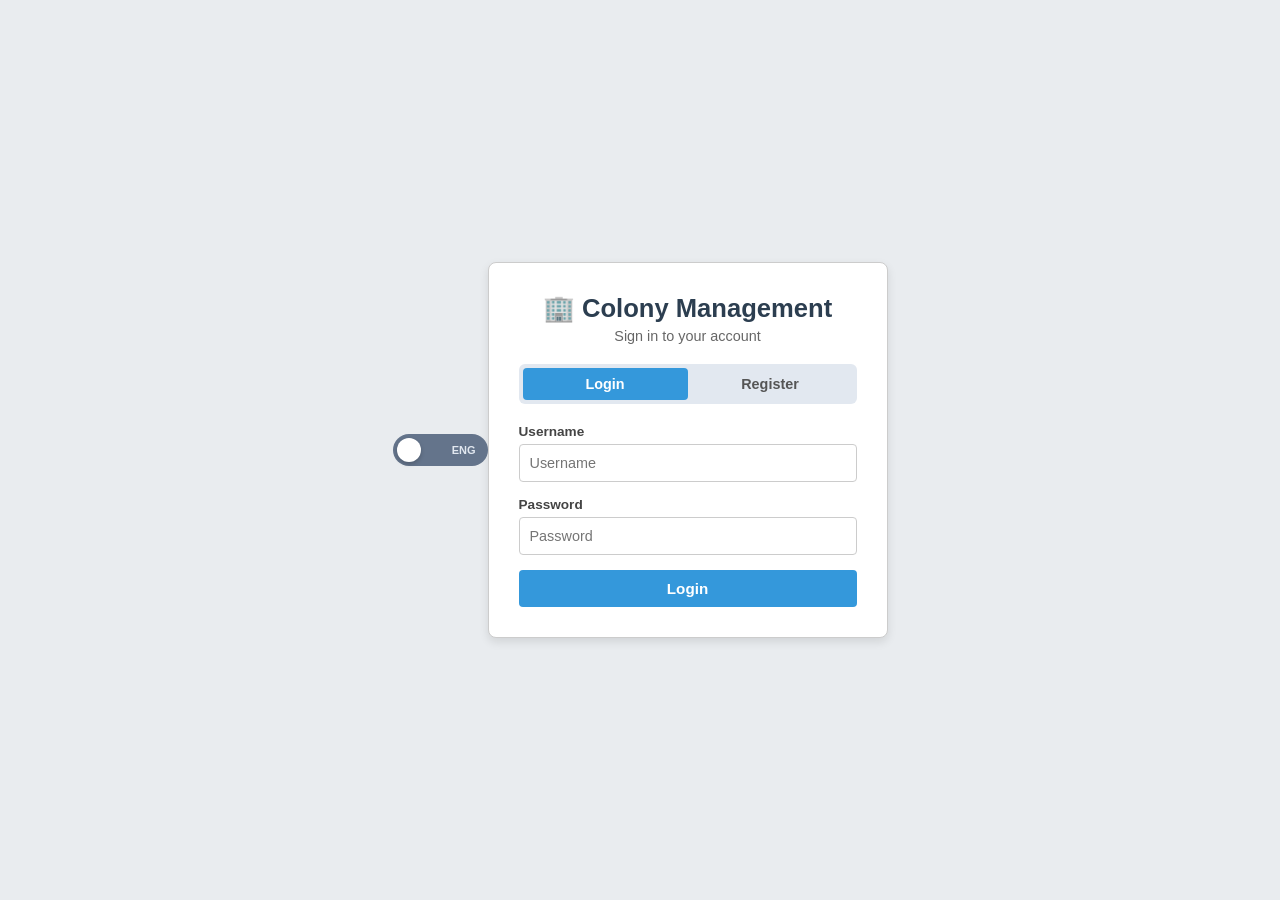
==== src/main/resources/static/index.html @ e62da4e0 "updated html for bangla translation" ====
<!DOCTYPE html>
<html lang="en">
<head>
    <meta charset="UTF-8">
    <meta name="viewport" content="width=device-width, initial-scale=1.0">
    <title>Colony Management</title>
    <link rel="stylesheet" href="css/style.css">
    <script src="js/controller/languageController.js" defer></script>
</head>

<body>
    <div id="authView" class="auth-wrapper">
        <!-- Language toggle on the auth page (top-right corner) -->
        <div class="auth-lang-toggle">
            <label class="header_toggle">
                <input type="checkbox"
                       class="lang-toggle-checkbox"
                       onchange="toggleLanguage()">
                <span class="header_slider"></span>
                <span class="header_labels" data-on="বাংলা" data-off="ENG"></span>
            </label>
        </div>

        <div class="auth-card">
            <div class="auth-brand">
                <h1>🏢 <span data-i18n="APP_TITLE">Colony Management</span></h1>
                <p data-i18n="SIGN_IN_SUBTITLE">Sign in to your account</p>
            </div>

            <div class="auth-tabs">
                <button id="tabLoginBtn" class="auth-tab-btn active" onclick="switchAuthTab('login')" data-i18n="TAB_LOGIN">Login</button>
                <button id="tabRegBtn" class="auth-tab-btn" onclick="switchAuthTab('register')" data-i18n="TAB_REGISTER">Register</button>
            </div>

            <div id="authError"
                style="display:none; color:var(--accent-rose); background:rgba(244,63,94,0.1); border:1px solid rgba(244,63,94,0.3); padding:10px; border-radius:8px; margin-bottom:15px; font-size:0.85rem">
            </div>

            <form id="loginForm" onsubmit="handleLogin(event)">
                <div class="form-group">
                    <label for="loginUsername" data-i18n="LABEL_USERNAME">Username</label>
                    <input type="text" id="loginUsername" class="form-input" placeholder="Username" data-i18n-placeholder="PLACEHOLDER_USERNAME" required>
                </div>
                <div class="form-group">
                    <label for="loginPassword" data-i18n="LABEL_PASSWORD">Password</label>
                    <input type="password" id="loginPassword" class="form-input" placeholder="Password" data-i18n-placeholder="PLACEHOLDER_PASSWORD" required>
                </div>
                <button type="submit" class="btn-primary" data-i18n="BTN_LOGIN">Login</button>
            </form>

            <form id="registerForm" onsubmit="handleRegister(event)" style="display:none">
                <div class="form-group">
                    <label for="regUsername" data-i18n="LABEL_USERNAME">Username</label>
                    <input type="text" id="regUsername" class="form-input" placeholder="Username" data-i18n-placeholder="PLACEHOLDER_USERNAME" required>
                </div>
                <div class="form-group">
                    <label for="regEmail" data-i18n="LABEL_EMAIL">Email</label>
                    <input type="email" id="regEmail" class="form-input" placeholder="Email address" data-i18n-placeholder="PLACEHOLDER_EMAIL">
                </div>
                <div class="form-group">
                    <label for="regPhone" data-i18n="LABEL_PHONE">Phone Number</label>
                    <input type="text" id="regPhone" class="form-input" placeholder="Phone Number" data-i18n-placeholder="PLACEHOLDER_PHONE" required>
                </div>
                <div class="form-group">
                    <label for="regPassword" data-i18n="LABEL_PASSWORD">Password</label>
                    <input type="password" id="regPassword" class="form-input" placeholder="Password" data-i18n-placeholder="PLACEHOLDER_PASSWORD" required>
                </div>
                <button type="submit" class="btn-primary" data-i18n="BTN_REGISTER">Register</button>
            </form>
        </div>
    </div>

    <div id="appView" style="display:none; flex-direction:column; min-height:100vh">
        <header class="app-header">
        <div class="brand-title">
                🏢 Colony Management
            </div>

            <div class="header-actions-group" style="display: flex; align-items: center; gap: 15px;">

                <div class="language-toggle-wrapper">
                    <label class="header_toggle">
                        <input type="checkbox"
                               id="languageToggle"
                               class="lang-toggle-checkbox"
                               onchange="toggleLanguage()">
                        <span class="header_slider"></span>
                        <span class="header_labels" data-on="বাংলা" data-off="ENG"></span>
                    </label>
                </div>

                <div class="user-profile-bar dropdown">
                    <button class="btn-profile dropdown-toggle" onclick="toggleProfileDropdown(event)">
                        <span id="profileAvatar" class="profile-avatar">U</span>
                        <span class="profile-header-info">
                    <span id="displayUsername" class="profile-header-name">user</span>
                </span>
                    </button>
                    <div id="profileDropdownContent" class="dropdown-menu">
                        <button type="button" class="dropdown-item" onclick="openProfileModal(); closeProfileDropdown();">👤 <span data-i18n="PROFILE_MY_PROFILE">My Profile</span></button>
                        <button type="button" class="dropdown-item btn-logout-dropdown" onclick="handleLogout(); closeProfileDropdown();">🚪 <span data-i18n="BTN_LOGOUT">Logout</span></button>
                    </div>
                </div>

            </div>
        </header>

        <div class="app-container">
            <nav class="app-sidebar">
                <a id="nav-dashboard" class="nav-item active" href="/dashboard">📊 <span data-i18n="NAV_DASHBOARD">Dashboard</span></a>
                <a id="nav-colonies" class="nav-item" href="/colonies">🏘️ <span data-i18n="NAV_COLONIES">Colonies</span></a>
                <a id="nav-buildings" class="nav-item" href="/buildings">🏢 <span data-i18n="NAV_BUILDINGS">Buildings &amp; Floors</span></a>
                <a id="nav-users" class="nav-item" href="/users">👥 <span data-i18n="NAV_USERS">User Management</span></a>
                <a id="nav-assets" class="nav-item" href="/assets">⚙️ <span data-i18n="NAV_ASSETS">Assets</span></a>
                <a id="nav-persons" class="nav-item" href="/persons">👤 <span data-i18n="NAV_PERSONS">Residents</span></a>
            </nav>

            <main class="app-content">

                <div id="sec-dashboard">
                    <div class="section-title">
                        <span data-i18n="DASHBOARD_TITLE">Dashboard</span>
                    </div>
                    <div class="stats-grid">
                        <div class="stat-card">
                            <a href="/colonies" class="stat-card-link">
                                <div class="stat-icon" style="color:var(--accent-emerald)">🏘️</div>
                                <div class="stat-info">
                                    <h3 id="statColonies">0</h3>
                                    <p data-i18n="STAT_COLONIES">Colonies</p>
                                </div>
                            </a>
                        </div>
                        <div class="stat-card">
                            <a href="/buildings" class="stat-card-link">
                                <div class="stat-icon" style="color:var(--accent-blue)">🏢</div>
                                <div class="stat-info">
                                    <h3 id="statBuildings">0</h3>
                                    <p data-i18n="STAT_BUILDINGS">Buildings</p>
                                </div>
                            </a>
                        </div>
                        <div class="stat-card">
                            <div class="stat-icon" style="color:var(--accent-indigo)">🔑</div>
                            <div class="stat-info">
                                <h3 id="statFlats">0</h3>
                                <p data-i18n="STAT_FLATS">Flats</p>
                            </div>
                        </div>
                        <div class="stat-card">
                            <div class="stat-icon" style="color:var(--accent-emerald)">👤</div>
                            <div class="stat-info">
                                <h3 id="statResidents">0</h3>
                                <p data-i18n="STAT_RESIDENTS">Residents</p>
                            </div>
                        </div>
                        <div class="stat-card">
                            <div class="stat-icon" style="color:var(--accent-amber)">🏠</div>
                            <div class="stat-info">
                                <h3 id="statOwners">0</h3>
                                <p data-i18n="STAT_OWNERS">Owners</p>
                            </div>
                        </div>
                        <div class="stat-card">
                            <div class="stat-icon" style="color:var(--accent-blue)">🔑</div>
                            <div class="stat-info">
                                <h3 id="statTenants">0</h3>
                                <p data-i18n="STAT_TENANTS">Tenants</p>
                            </div>
                        </div>
                        <div class="stat-card">
                            <div class="stat-icon" style="color:var(--accent-rose)">🤝</div>
                            <div class="stat-info">
                                <h3 id="statSubTenants">0</h3>
                                <p data-i18n="STAT_SUB_TENANTS">Sub-Tenants</p>
                            </div>
                        </div>
                        <div class="stat-card">
                            <a href="/assets" class="stat-card-link">
                                <div class="stat-icon" style="color:var(--accent-blue)">⚙️</div>
                                <div class="stat-info">
                                    <h3 id="statAssets">0</h3>
                                    <p data-i18n="STAT_ASSETS">Assets</p>
                                </div>
                            </a>
                        </div>
                        <div class="stat-card">
                            <a href="/users" class="stat-card-link">
                                <div class="stat-icon" style="color:var(--accent-blue)">👥</div>
                                <div class="stat-info">
                                    <h3 id="statUsers">0</h3>
                                    <p data-i18n="STAT_USERS">Users</p>
                                </div>
                            </a>
                        </div>
                    </div>
                </div>

                <div id="sec-colonies" style="display:none">
                    <div style="display:flex; justify-content:space-between; align-items:center; margin-bottom:20px">
                        <div class="section-title" style="margin:0">
                            <span data-i18n="SECTION_COLONY_MGMT">Colony Management</span>
                        </div>
                    </div>

                    <div class="card-panel" id="addColonyPanel" style="margin-bottom:24px">
                        <h3 style="font-size:1.1rem; margin-bottom:16px; color:var(--accent-emerald)" data-i18n="COLONY_ADD">Add New Colony</h3>
                        <form id="createColonyForm" onsubmit="handleCreateColony(event)"
                            style="display:grid; grid-template-columns: repeat(auto-fit, minmax(220px, 1fr)); gap:16px">
                            <div>
                                <label style="display:block; font-size:0.85rem; color:var(--text-secondary); margin-bottom:6px" data-i18n="COLONY_NAME">Colony Name</label>
                                <input type="text" id="colonyName" class="form-input" placeholder="e.g. Green Valley Colony" data-i18n-placeholder="PLACEHOLDER_COLONY_NAME" required>
                            </div>
                            <div>
                                <label style="display:block; font-size:0.85rem; color:var(--text-secondary); margin-bottom:6px" data-i18n="COLONY_LOCATION">Location / Address</label>
                                <input type="text" id="colonyLocation" class="form-input" placeholder="e.g. Sector 5, North Avenue" data-i18n-placeholder="PLACEHOLDER_LOCATION">
                            </div>
                            <div>
                                <label style="display:block; font-size:0.85rem; color:var(--text-secondary); margin-bottom:6px" data-i18n="COLONY_DESCRIPTION">Description</label>
                                <input type="text" id="colonyDescription" class="form-input" placeholder="Optional description" data-i18n-placeholder="PLACEHOLDER_DESCRIPTION">
                            </div>
                            <div style="display:flex; align-items:flex-end">
                                <button type="submit" class="btn-primary" style="height:44px" data-i18n="BTN_CREATE_COLONY">Create Colony</button>
                            </div>
                        </form>
                    </div>

                    <div class="card-panel">
                        <h3 style="font-size:1.1rem; margin-bottom:16px; color:var(--text-primary)" data-i18n="COLONY_ALL">All Colonies</h3>
                        <table class="custom-table">
                            <thead>
                                <tr>
                                    <th data-i18n="TABLE_ID">ID</th>
                                    <th data-i18n="TABLE_COLONY_NAME">Colony Name</th>
                                    <th data-i18n="TABLE_LOCATION">Location</th>
                                    <th data-i18n="TABLE_DESCRIPTION">Description</th>
                                    <th data-i18n="TABLE_TOTAL_BUILDINGS">Total Buildings</th>
                                    <th data-i18n="TABLE_ACTIONS">Actions</th>
                                </tr>
                            </thead>
                            <tbody id="colonyTableBody"></tbody>
                        </table>
                    </div>
                </div>

                <div id="sec-buildings" style="display:none">
                    <div class="section-title">
                        <span data-i18n="SECTION_BUILDINGS">Buildings &amp; Floors</span>
                    </div>

                    <div class="card-panel" id="addBuildingPanel">
                        <h3 style="font-size:1.1rem; margin-bottom:16px; color:var(--accent-blue)" data-i18n="BUILDING_ADD">Add Building</h3>
                        <form id="createBuildingForm" onsubmit="handleCreateBuilding(event)"
                            style="display:grid; grid-template-columns: repeat(auto-fit, minmax(200px, 1fr)); gap:16px">
                            <div>
                                <label style="display:block; font-size:0.85rem; color:var(--text-secondary); margin-bottom:6px" data-i18n="BUILDING_COLONY">Colony</label>
                                <select id="bldgColonySelect" class="form-input" required>
                                    <option value="" data-i18n="SELECT_COLONY">-- Select Colony --</option>
                                </select>
                            </div>
                            <div>
                                <label
                                    style="display:block; font-size:0.85rem; color:var(--text-secondary); margin-bottom:6px" data-i18n="BUILDING_NAME">Building Name</label>
                                <input type="text" id="bldgName" class="form-input" placeholder="Building Name" data-i18n-placeholder="PLACEHOLDER_BUILDING_NAME"
                                    required>
                            </div>
                            <div>
                                <label
                                    style="display:block; font-size:0.85rem; color:var(--text-secondary); margin-bottom:6px" data-i18n="BUILDING_FLOORS">Floor Count</label>
                                <input type="number" id="bldgFloors" class="form-input" min="1" max="50"
                                    placeholder="Number of floors" data-i18n-placeholder="PLACEHOLDER_FLOORS" required>
                            </div>
                            <div>
                                <label
                                    style="display:block; font-size:0.85rem; color:var(--text-secondary); margin-bottom:6px" data-i18n="BUILDING_UNITS">Units / Floor</label>
                                <input type="number" id="bldgUnits" class="form-input" min="1" max="20"
                                    placeholder="Units per floor" data-i18n-placeholder="PLACEHOLDER_UNITS" required>
                            </div>
                            <div style="display:flex; align-items:flex-end">
                                <button type="submit" class="btn-primary" style="height:44px" data-i18n="BTN_CREATE_BUILDING">Create Building</button>
                            </div>
                        </form>
                    </div>

                    <div class="section-title" style="font-size:1.1rem; margin-top:20px" data-i18n="BUILDINGS_LABEL">Buildings:</div>
                    <div id="buildingListGrid" class="building-grid"></div>

                    <div style="margin-top:32px">
                        <div style="display:flex; justify-content:space-between; align-items:center; margin-bottom:15px">
                            <div id="selectedBuildingTitle" class="section-title"
                                style="font-size:1.2rem; color:var(--accent-blue); margin:0">
                                🏢 <span data-i18n="BUILDING_LAYOUT">Floor Layout</span>
                            </div>
                            <button id="closeFloorLayoutBtn" onclick="closeFloorLayout()"
                                style="display:none; background:#e2e8f0; color:#475569; border:none; padding:6px 12px; border-radius:4px; font-weight:600; font-size:0.85rem; cursor:pointer" data-i18n="BUILDING_CLOSE">
                                ✖ Close Building
                            </button>
                        </div>
                        <div id="floorLayoutContainer" class="floor-container">
                            <p style="color:var(--text-secondary)" data-i18n="SELECT_BUILDING">Select a building to view layout.</p>
                        </div>
                    </div>
                </div>

                <div id="sec-users" style="display:none">
                    <div style="display:flex; justify-content:space-between; align-items:center; margin-bottom:20px">
                        <div class="section-title" style="margin:0">
                            <span data-i18n="SECTION_USER_MGMT">User Management</span>
                        </div>
                        <button class="btn-primary" onclick="openAddUserModal()" style="width:auto; padding:10px 20px" data-i18n="BTN_ADD_USER">Add User</button>
                    </div>

                    <div class="card-panel">
                        <table class="custom-table">
                            <thead>
                                <tr>
                                    <th data-i18n="TABLE_USERNAME">Username</th>
                                    <th data-i18n="TABLE_EMAIL">Email</th>
                                    <th data-i18n="TABLE_PHONE">Phone</th>
                                    <th data-i18n="TABLE_ROLE">Role</th>
                                    <th data-i18n="TABLE_STATUS">Status</th>
                                    <th data-i18n="TABLE_ACTIONS">Actions</th>
                                </tr>
                            </thead>
                            <tbody id="userTableBody"></tbody>
                        </table>
                    </div>
                </div>

                <div id="sec-assets" style="display:none">
                    <div class="section-title">
                        <span data-i18n="SECTION_ASSETS">Assets</span>
                    </div>

                    <div id="assetAdminRow"
                        style="display:grid; grid-template-columns: repeat(auto-fit, minmax(320px, 1fr)); gap:20px; margin-bottom:24px">
                        <div class="card-panel">
                            <h3 style="font-size:1.1rem; margin-bottom:16px; color:var(--accent-blue)" data-i18n="ASSET_ADD">Add Asset</h3>
                            <form id="createAssetForm" onsubmit="handleCreateAsset(event)">
                                <div class="form-group">
                                    <label data-i18n="ASSET_NAME">Asset Name</label>
                                    <input type="text" id="assetName" class="form-input" placeholder="Asset Name" data-i18n-placeholder="PLACEHOLDER_ASSET_NAME"
                                        required>
                                </div>
                                <div class="form-group">
                                    <label data-i18n="ASSET_TYPE">Asset Type</label>
                                    <select id="assetType" class="form-input" required>
                                        <option value="FIELD">FIELD</option>
                                        <option value="SCHOOL">SCHOOL</option>
                                        <option value="COLLEGE">COLLEGE</option>
                                        <option value="COMMUNITY_BUILDING">COMMUNITY_BUILDING</option>
                                    </select>
                                </div>
                                <button type="submit" class="btn-primary" data-i18n="BTN_SAVE_ASSET">Save Asset</button>
                            </form>
                        </div>

                        <div class="card-panel">
                            <h3 style="font-size:1.1rem; margin-bottom:16px; color:var(--accent-emerald)" data-i18n="ASSET_ASSIGN">Assign Person to Asset</h3>
                            <form id="assignAssetForm" onsubmit="handleAssignAssetToPerson(event)">
                                <div class="form-group">
                                    <label data-i18n="ASSET_SELECT">Select Asset</label>
                                    <select id="assignAssetSelect" class="form-input" required></select>
                                </div>
                                <div class="form-group">
                                    <div style="display:flex; gap:15px; margin-bottom:12px">
                                        <label style="font-size:0.85rem; cursor:pointer">
                                            <input type="radio" name="assetPersonMode" value="select" checked onchange="toggleAssetPersonMode('select')"> <span data-i18n="ASSET_SELECT_EXISTING">Select Existing Person</span>
                                        </label>
                                        <label style="font-size:0.85rem; cursor:pointer">
                                            <input type="radio" name="assetPersonMode" value="new" onchange="toggleAssetPersonMode('new')"> <span data-i18n="ASSET_NEW_PERSON">Add New Person</span>
                                        </label>
                                    </div>
                                </div>
                                <div id="assetPersonSelectGroup" class="form-group">
                                    <label data-i18n="ASSET_SELECT_PERSON">Select Person</label>
                                    <select id="assignPersonSelect" class="form-input" required></select>
                                </div>
                                <div id="assetPersonNewGroup" style="display:none">
                                    <div class="form-group">
                                        <label data-i18n="ASSET_FULL_NAME">Full Name</label>
                                        <input type="text" id="assetPersonName" class="form-input"
                                            placeholder="Person Full Name" data-i18n-placeholder="PLACEHOLDER_FULL_NAME">
                                    </div>
                                    <div style="display:grid; grid-template-columns: 1fr 1fr; gap:10px">
                                        <div class="form-group">
                                            <label data-i18n="ASSET_PHONE">Phone</label>
                                            <input type="text" id="assetPersonPhone" class="form-input" placeholder="Phone" data-i18n-placeholder="PLACEHOLDER_PHONE">
                                        </div>
                                        <div class="form-group">
                                            <label data-i18n="ASSET_NID">NID / ID</label>
                                            <input type="text" id="assetPersonId" class="form-input" placeholder="ID Number" data-i18n-placeholder="PLACEHOLDER_ASSET_NID">
                                        </div>
                                    </div>
                                </div>
                                <div class="form-group">
                                    <label data-i18n="ASSET_JOB_ROLE">Role / Position</label>
                                    <input type="text" id="assetJobRole" class="form-input" placeholder="Job Role" data-i18n-placeholder="PLACEHOLDER_JOB_ROLE"
                                        required>
                                </div>
                                <button type="submit" class="btn-primary" data-i18n="BTN_SAVE_ASSIGNMENT">Save Assignment</button>
                            </form>
                        </div>
                    </div>

                    <div class="card-panel">

                        <h3 style="font-size:1.1rem; margin-bottom:16px" data-i18n="ASSET_ASSIGNMENTS">Asset Assignments</h3>
                        <table class="custom-table">
                            <thead>
                                <tr>
                                    <th data-i18n="TABLE_ASSET">Asset</th>
                                    <th data-i18n="TABLE_TYPE">Type</th>
                                    <th data-i18n="TABLE_ASSIGNED_PERSON">Assigned Person</th>
                                    <th data-i18n="TABLE_JOB_ROLE">Job Role</th>
                                    <th id="assetActionTh" data-i18n="TABLE_ACTION">Action</th>
                                </tr>
                            </thead>
                            <tbody id="assetAssignTableBody"></tbody>
                        </table>
                    </div>
                </div>

                <div id="sec-persons" style="display:none">
                    <div class="section-title">
                        <span data-i18n="SECTION_RESIDENTS">Total Residents</span>
                    </div>

                    <div class="card-panel">
                        <table class="custom-table">
                            <thead>
                                <tr>
                                    <th data-i18n="TABLE_ID">ID</th>
                                    <th data-i18n="TABLE_FULL_NAME">Full Name</th>
                                    <th data-i18n="TABLE_PHONE">Phone</th>
                                </tr>
                            </thead>
                            <tbody id="personTableBody"></tbody>
                        </table>
                    </div>
                </div>

            </main>
        </div>
    </div>

    <div id="assignModal" class="modal-backdrop">
        <div class="modal-content">
            <div class="modal-header">
                <h3 style="font-size:1.2rem; color:var(--accent-blue)">Assign Resident to <span
                        id="modalFlatName">Flat</span></h3>
                <button class="modal-close" onclick="closeAssignModal()">&times;</button>
            </div>
            <form id="assignModalForm" onsubmit="handleAssignOccupant(event)">
                <div class="form-group">
                    <label>Occupancy Type</label>
                    <select id="resOccupancyType" class="form-input" required onchange="toggleOwnerOption(this.value)">
                        <option value="OWNER">OWNER</option>
                        <option value="TENANT">TENANT</option>
                        <option value="SUB_TENANT">SUB_TENANT</option>
                    </select>
                </div>

                <div class="form-group">
                    <label style="font-weight:600; color:var(--accent-indigo); display:block; margin-bottom:10px">Resident Details</label>
                    <div style="display:flex; gap:15px; margin-bottom:12px">
                        <label style="font-size:0.85rem; cursor:pointer">
                            <input type="radio" name="residentMode" value="select" checked onchange="toggleResidentMode('select')"> Select Existing Resident
                        </label>
                        <label style="font-size:0.85rem; cursor:pointer">
                            <input type="radio" name="residentMode" value="new" onchange="toggleResidentMode('new')"> Add New Resident
                        </label>
                    </div>
                </div>

                <div id="residentSelectGroup" class="form-group">
                    <label>Select Resident</label>
                    <select id="residentSelect" class="form-input" required></select>
                </div>

                <div id="residentNewGroup" style="display:none; grid-template-columns:1fr 1fr; gap:12px">
                    <div class="form-group">
                        <label>Resident Full Name</label>
                        <input type="text" id="resFullName" class="form-input" placeholder="Full Name">
                    </div>

                    <div class="form-group">
                        <label>Resident Phone Number</label>
                        <input type="text" id="resPhone" class="form-input" placeholder="Phone Number">
                    </div>
                </div>

                <div id="ownerSection"
                    style="display:none; border-top:1px solid var(--border-color); padding-top:15px; margin-top:15px">
                    <label style="font-weight:600; color:var(--accent-amber); display:block; margin-bottom:10px">Owner /
                        Landlord Details</label>

                    <div style="display:flex; gap:15px; margin-bottom:12px">
                        <label style="font-size:0.85rem; cursor:pointer"><input type="radio" name="ownerMode"
                                value="select" checked onchange="toggleOwnerMode('select')"> Select Existing
                            Owner</label>
                        <label style="font-size:0.85rem; cursor:pointer"><input type="radio" name="ownerMode"
                                value="new" onchange="toggleOwnerMode('new')"> Add New Owner</label>
                    </div>

                    <div id="ownerSelectGroup" class="form-group">
                        <select id="rentedFromSelect" class="form-input"></select>
                    </div>

                    <div id="ownerNewGroup" style="display:none; grid-template-columns:1fr 1fr; gap:12px">
                        <div class="form-group">
                            <label style="font-size:0.8rem">Owner Full Name</label>
                            <input type="text" id="newOwnerName" class="form-input" placeholder="Owner Full Name">
                        </div>
                        <div class="form-group">
                            <label style="font-size:0.8rem">Owner Phone Number</label>
                            <input type="text" id="newOwnerPhone" class="form-input" placeholder="Owner Phone Number">
                        </div>
                    </div>
                </div>

                <div style="display:flex; justify-content:flex-end; gap:12px; margin-top:24px">
                    <button type="button"
                        style="background:var(--bg-input); color:var(--text-secondary); border:none; padding:10px 18px; border-radius:var(--radius-md); font-weight:600; cursor:pointer"
                        onclick="closeAssignModal()">Cancel</button>
                    <button type="submit" class="btn-primary" style="width:auto; padding:10px 24px">Save</button>
                </div>
            </form>
        </div>
    </div>

    <div id="addUserModal" class="modal-backdrop">
        <div class="modal-content">
            <div class="modal-header">
                <h3 style="font-size:1.2rem; color:var(--accent-blue)" data-i18n="MODAL_ADD_USER_TITLE">Add New User</h3>
                <button class="modal-close" onclick="closeAddUserModal()">&times;</button>
            </div>
            <form id="addUserForm" onsubmit="handleSaveNewUser(event)">
                <div class="form-group">
                    <label data-i18n="LABEL_USERNAME">Username</label>
                    <input type="text" id="addUsername" class="form-input" required>
                </div>
                <div class="form-group">
                    <label data-i18n="LABEL_EMAIL">Email</label>
                    <input type="email" id="addEmail" class="form-input" required>
                </div>
                <div class="form-group">
                    <label data-i18n="LABEL_PHONE">Phone Number</label>
                    <input type="text" id="addPhone" class="form-input" required>
                </div>
                <div class="form-group">
                    <label data-i18n="LABEL_PASSWORD">Password</label>
                    <input type="password" id="addPassword" class="form-input" required>
                </div>
                <div class="form-group">
                    <label data-i18n="LABEL_ROLE">Role</label>
                    <select id="addRole" class="form-input" required>
                        <option value="ADMIN">ADMIN</option>
                        <option value="RESIDENT" selected>RESIDENT</option>
                        <option value="STAFF">STAFF</option>
                    </select>
                </div>
                <div style="display:flex; justify-content:flex-end; gap:12px; margin-top:24px">
                    <button type="button"
                        style="background:var(--bg-input); color:var(--text-secondary); border:none; padding:10px 18px; border-radius:var(--radius-md); font-weight:600; cursor:pointer"
                        onclick="closeAddUserModal()" data-i18n="BTN_CANCEL">Cancel</button>
                    <button type="submit" class="btn-primary" style="width:auto; padding:10px 24px" data-i18n="BTN_SAVE">Save</button>
                </div>
            </form>
        </div>
    </div>

    <div id="editUserModal" class="modal-backdrop">
        <div class="modal-content">
            <div class="modal-header">
                <h3 style="font-size:1.2rem; color:var(--accent-blue)">Edit User</h3>
                <button class="modal-close" onclick="closeEditUserModal()">&times;</button>
            </div>
            <form id="editUserForm" onsubmit="handleSaveEditedUser(event)">
                <input type="hidden" id="editUserId">
                <div class="form-group">
                    <label>Username</label>
                    <input type="text" id="editUsername" class="form-input" required>
                </div>
                <div class="form-group">
                    <label>Email</label>
                    <input type="email" id="editEmail" class="form-input" required>
                </div>
                <div class="form-group">
                    <label>Phone Number</label>
                    <input type="text" id="editPhone" class="form-input" required>
                </div>
                <div class="form-group">
                    <label>Role</label>
                    <select id="editRole" class="form-input" required>
                        <option value="ADMIN">ADMIN</option>
                        <option value="RESIDENT">RESIDENT</option>
                        <option value="STAFF">STAFF</option>
                    </select>
                </div>
                <div class="form-group">
                    <label>New Password</label>
                    <input type="password" id="editPassword" class="form-input" placeholder="New password">
                </div>
                <div style="display:flex; justify-content:flex-end; gap:12px; margin-top:24px">
                    <button type="button"
                        style="background:var(--bg-input); color:var(--text-secondary); border:none; padding:10px 18px; border-radius:var(--radius-md); font-weight:600; cursor:pointer"
                        onclick="closeEditUserModal()">Cancel</button>
                    <button type="submit" class="btn-primary" style="width:auto; padding:10px 24px">Save</button>
                </div>
            </form>
        </div>
    </div>

    <div id="editBuildingModal" class="modal-backdrop">
        <div class="modal-content">
            <div class="modal-header">
                <h3 style="font-size:1.2rem; color:var(--accent-blue)">Edit Building</h3>
                <button class="modal-close" onclick="closeEditBuildingModal()">&times;</button>
            </div>
            <form id="editBuildingForm" onsubmit="handleSaveEditedBuilding(event)">
                <input type="hidden" id="editBuildingId">
                <div class="form-group">
                    <label>Building Name</label>
                    <input type="text" id="editBuildingName" class="form-input" required>
                </div>
                <div class="form-group">
                    <label>Floor Count</label>
                    <input type="number" id="editBuildingFloors" class="form-input" min="1" max="50" required>
                </div>
                <div class="form-group">
                    <label>Units / Floor</label>
                    <input type="number" id="editBuildingUnits" class="form-input" min="1" max="20" required>
                </div>
                <div style="display:flex; justify-content:flex-end; gap:12px; margin-top:24px">
                    <button type="button"
                        style="background:var(--bg-input); color:var(--text-secondary); border:none; padding:10px 18px; border-radius:var(--radius-md); font-weight:600; cursor:pointer"
                        onclick="closeEditBuildingModal()">Cancel</button>
                    <button type="submit" class="btn-primary" style="width:auto; padding:10px 24px">Save</button>
                </div>
            </form>
        </div>
    </div>
    <div id="profileModal" class="modal-backdrop">

        <div class="modal-content profile-modal-content">

            <div class="modal-header">
                <div>
                    <h3 class="profile-modal-title" data-i18n="PROFILE_TITLE">My Profile</h3>
                    <p class="profile-modal-subtitle" data-i18n="PROFILE_SUBTITLE">Your account information</p>
                </div>
                <button class="modal-close"
                        onclick="closeProfileModal()">&times;</button>
            </div>
            <div class="profile-modal-body">

                <div class="profile-summary">

                    <div id="profileModalAvatar"
                         class="profile-modal-avatar">U
                    </div>
                    <div>
                        <h2 id="profileModalName">User</h2>
                    </div>
                </div>
                <div class="profile-info-grid">
                    <div class="profile-info-item">
                    <span class="profile-info-label" data-i18n="LABEL_USERNAME">Username</span>
                        <span id="profileUsername"
                              class="profile-info-value">
                    </span>
                    </div>
                    <div class="profile-info-item">
                    <span class="profile-info-label" data-i18n="LABEL_EMAIL">Email</span>
                        <span id="profileEmail"
                              class="profile-info-value"></span>

                    </div>
                    <div class="profile-info-item">
                    <span class="profile-info-label" data-i18n="LABEL_PHONE">Phone</span>
                        <span id="profilePhone"
                              class="profile-info-value"></span>
                    </div>
                    <div class="profile-info-item">
                    <span class="profile-info-label" data-i18n="LABEL_ROLE">Role</span>
                        <span id="profileRole"
                              class="profile-info-value"></span>
                    </div>
                </div>
            </div>
            <div class="profile-modal-footer">
                <button type="button"
                        class="profile-close-btn"
                        onclick="closeProfileModal()" data-i18n="BTN_CLOSE">Close</button>
                <button type="button"
                        class="btn-primary"
                        onclick="openEditProfile()" data-i18n="BTN_EDIT_PROFILE">Edit Profile</button>
            </div>
        </div>
    </div>

    <div id="editProfileModal" class="modal-backdrop">
        <div class="modal-content profile-modal-content">

            <div class="modal-header">
                <div>
                    <h3 class="profile-modal-title">Edit Profile</h3>
                    <p class="profile-modal-subtitle">Update your account information</p>
                </div>
                <button class="modal-close"
                        type="button"
                        onclick="closeEditProfile()">&times;</button>
            </div>

            <form id="editProfileForm"
                  onsubmit="saveEditProfile(event)">
                <div class="profile-modal-body">

                    <div class="profile-edit-grid">
                        <div class="form-group">
                            <label for="editProfileUsername">Username</label>
                            <input  type="text"
                                    id="editProfileUsername"
                                    class="form-input"
                                    required></div>
                        <div class="form-group">
                            <label for="editProfileEmail">Email</label>
                            <input  type="email"
                                    id="editProfileEmail"
                                    class="form-input"
                                    required></div>

                        <div class="form-group">
                            <label for="editProfilePhone">Phone Number</label>
                            <input  type="text"
                                    id="editProfilePhone"
                                    class="form-input"
                                    required>
                        </div>
                        <div class="form-group">
                            <label for="editProfilePassword">New Password</label>
                            <input  type="password"
                                    id="editProfilePassword"
                                    class="form-input"
                                    placeholder="Enter your new password">
                        </div>
                        <div class="form-group">
                            <label for="editProfileCurrentPassword">Current Password</label>
                            <input  type="password"
                                    id="editProfileCurrentPassword"
                                    class="form-input"
                                    placeholder="Enter your current password">
                        </div>
                    </div>
                </div>

                <div class="profile-modal-footer">
                    <button type="button"
                            class="profile-close-btn"
                            onclick="closeEditProfile()">Cancel</button>
                    <button type="submit"
                            class="btn-primary"
                            style="width:auto; padding:10px 20px;">Save Changes</button>
                </div>
            </form>
        </div>
    </div>

    <div id="editColonyModal" class="modal-backdrop">
        <div class="modal-content" style="max-width:500px">
            <div class="modal-header">
                <div>
                    <h3 style="margin:0; font-size:1.2rem; color:var(--text-primary)">Edit Colony</h3>
                </div>
                <button class="modal-close" type="button" onclick="closeEditColonyModal()">&times;</button>
            </div>
            <form id="editColonyForm" onsubmit="handleUpdateColony(event)">
                <input type="hidden" id="editColonyId">
                <div class="form-group" style="margin-bottom:15px">
                    <label style="display:block; font-size:0.85rem; color:var(--text-secondary); margin-bottom:6px">Colony Name</label>
                    <input type="text" id="editColonyName" class="form-input" required>
                </div>
                <div class="form-group" style="margin-bottom:15px">
                    <label style="display:block; font-size:0.85rem; color:var(--text-secondary); margin-bottom:6px">Location / Address</label>
                    <input type="text" id="editColonyLocation" class="form-input">
                </div>
                <div class="form-group" style="margin-bottom:15px">
                    <label style="display:block; font-size:0.85rem; color:var(--text-secondary); margin-bottom:6px">Description</label>
                    <input type="text" id="editColonyDescription" class="form-input">
                </div>
                <div style="display:flex; justify-content:flex-end; gap:12px; margin-top:20px">
                    <button type="button"
                        style="background:var(--bg-input); color:var(--text-secondary); border:none; padding:10px 18px; border-radius:var(--radius-md); font-weight:600; cursor:pointer"
                        onclick="closeEditColonyModal()">Cancel</button>
                    <button type="submit" class="btn-primary" style="width:auto; padding:10px 24px">Save Changes</button>
                </div>
            </form>
        </div>
    </div>

    <script src="appModule.js"></script>
    <script src="js/app.js"></script>
</body>
</html>
---- src/main/resources/static/css/style.css ----
* {
    box-sizing: border-box;
    margin: 0;
    padding: 0;
    font-family: Arial, Helvetica, sans-serif;
}

body {
    background-color: #f4f6f9;
    color: #333333;
    min-height: 100vh;
    display: flex;
    flex-direction: column;
}

.auth-wrapper {
    display: flex;
    align-items: center;
    justify-content: center;
    min-height: 100vh;
    padding: 20px;
    background-color: #e9ecef;
}

.auth-card {
    background: #ffffff;
    border: 1px solid #cccccc;
    width: 100%;
    max-width: 400px;
    border-radius: 8px;
    padding: 30px;
    box-shadow: 0 4px 10px rgba(0, 0, 0, 0.1);
}

.auth-brand {
    text-align: center;
    margin-bottom: 20px;
}

.auth-brand h1 {
    font-size: 1.6rem;
    color: #2c3e50;
}

.auth-brand p {
    color: #666666;
    font-size: 0.9rem;
    margin-top: 5px;
}

.auth-tabs {
    display: flex;
    background: #e2e8f0;
    border-radius: 6px;
    padding: 4px;
    margin-bottom: 20px;
}

.auth-tab-btn {
    flex: 1;
    padding: 8px;
    border: none;
    background: transparent;
    color: #555555;
    font-weight: bold;
    font-size: 0.9rem;
    cursor: pointer;
    border-radius: 4px;
}

.auth-tab-btn.active {
    background: #3498db;
    color: #ffffff;
}

.form-group {
    margin-bottom: 15px;
}

.form-group label {
    display: block;
    font-size: 0.85rem;
    font-weight: bold;
    color: #444444;
    margin-bottom: 5px;
}

.form-input {
    width: 100%;
    padding: 10px;
    background: #ffffff;
    border: 1px solid #cccccc;
    border-radius: 4px;
    color: #333333;
    font-size: 0.9rem;
    outline: none;
}

.form-input:focus {
    border-color: #3498db;
}

.btn-primary {
    width: 100%;
    padding: 10px;
    background: #3498db;
    border: none;
    border-radius: 4px;
    color: white;
    font-weight: bold;
    font-size: 0.95rem;
    cursor: pointer;
}

.btn-primary:hover {
    background: #2980b9;
}

.admin-preset-box {
    margin-top: 15px;
    padding: 10px;
    background: #e8f4fc;
    border: 1px solid #b3d7ff;
    border-radius: 4px;
    font-size: 0.85rem;
    color: #1b6ec2;
    display: flex;
    justify-content: space-between;
    align-items: center;
}

.btn-inline-preset {
    background: #1b6ec2;
    color: #ffffff;
    border: none;
    padding: 4px 8px;
    border-radius: 4px;
    font-weight: bold;
    font-size: 0.75rem;
    cursor: pointer;
}

.app-header {
    background: #2c3e50;
    color: #ffffff;
    padding: 15px 25px;
    display: flex;
    justify-content: space-between;
    align-items: center;
}

.brand-title {
    font-size: 1.3rem;
    font-weight: bold;
}

.user-profile-bar {
    display: flex;
    align-items: center;
    gap: 15px;
}

.btn-logout {
    background: #e74c3c;
    color: #ffffff;
    border: none;
    padding: 6px 12px;
    border-radius: 4px;
    font-size: 0.85rem;
    font-weight: bold;
    cursor: pointer;
}

.app-container {
    display: flex;
    flex: 1;
}

.app-sidebar {
    width: 220px;
    background: #34495e;
    padding: 15px 10px;
    display: flex;
    flex-direction: column;
    gap: 5px;
}

.nav-item {
    display: flex;
    align-items: center;
    gap: 10px;
    padding: 10px 12px;
    color: #ecf0f1;
    text-decoration: none;
    font-size: 0.9rem;
    font-weight: 500;
    border-radius: 4px;
    cursor: pointer;
}

.nav-item:hover,
.nav-item.active {
    background: #2c3e50;
    color: #3498db;
}

.app-content {
    flex: 1;
    padding: 25px;
    overflow-y: auto;
}

.stats-grid {
    display: grid;
    grid-template-columns: repeat(auto-fit, minmax(200px, 1fr));
    gap: 15px;
    margin-bottom: 25px;
}

.stat-card {
    background: #ffffff;
    border: 1px solid #e2e8f0;
    border-radius: 6px;
    padding: 18px;

    display: flex;
    align-items: center;
    gap: 15px;

    min-height: 120px;

    box-shadow: 0 2px 4px rgba(0, 0, 0, 0.04);
}

.stat-card > a {
    display: flex;
    align-items: center;
    gap: 15px;
    width: 100%;
    min-height: 100%;
    color: inherit;
    text-decoration: none;
}

.stat-card > a .stat-info {
    display: flex;
    flex-direction: column;
    justify-content: center;
}

.stat-icon {
    width: 45px;
    height: 45px;
    flex-shrink: 0;
    border-radius: 8px;
    display: flex;
    align-items: center;
    justify-content: center;
    font-size: 1.4rem;
    background: #f1f5f9;
}

.stat-info {
    display: flex;
    flex-direction: column;
    justify-content: center;
}

.stat-info h3 {
    font-size: 1.5rem;
    font-weight: bold;
    color: #2c3e50;
    line-height: 1.1;
}

.stat-info p {
    font-size: 0.85rem;
    color: #7f8c8d;
    margin-top: 3px;
}

.section-title {
    font-size: 1.3rem;
    font-weight: bold;
    margin-bottom: 15px;
    color: #2c3e50;
}

.card-panel {
    background: #ffffff;
    border: 1px solid #e2e8f0;
    border-radius: 6px;
    padding: 20px;
    margin-bottom: 20px;
    box-shadow: 0 2px 4px rgba(0, 0, 0, 0.03);
}

.building-grid {
    display: grid;
    grid-template-columns: repeat(
        auto-fill,
        minmax(240px, 1fr)
    );
    gap: 15px;
}

.building-card {
    background: #ffffff;
    border: 1px solid #cbd5e1;
    border-radius: 6px;
    padding: 15px;
    cursor: pointer;
}

.building-card:hover {
    border-color: #3498db;
}

.floor-container {
    display: flex;
    flex-direction: column;
    gap: 15px;
    margin-top: 15px;
}

.floor-row {
    background: #ffffff;
    border: 1px solid #e2e8f0;
    border-radius: 6px;
    padding: 15px;
}

.floor-header {
    font-weight: bold;
    font-size: 0.95rem;
    color: #2c3e50;
    margin-bottom: 10px;
    border-bottom: 1px solid #eeeeee;
    padding-bottom: 5px;
}

.flat-cards-wrapper {
    display: grid;
    grid-template-columns: repeat(
        auto-fill,
        minmax(200px, 1fr)
    );
    gap: 10px;
}

.flat-card {
    background: #f8fafc;
    border: 1px solid #e2e8f0;
    border-radius: 6px;
    padding: 12px;
    display: flex;
    flex-direction: column;
    justify-content: space-between;
    min-height: 110px;
}

.flat-card-title {
    font-weight: bold;
    font-size: 0.95rem;
    display: flex;
    justify-content: space-between;
    align-items: center;
}

.occupant-badge {
    font-size: 0.7rem;
    font-weight: bold;
    padding: 2px 6px;
    border-radius: 4px;
}

.badge-vacant {
    background: #e2e8f0;
    color: #64748b;
}

.badge-owner {
    background: #dcfce7;
    color: #15803d;
}

.badge-tenant {
    background: #e0f2fe;
    color: #0369a1;
}

.badge-subtenant {
    background: #fef3c7;
    color: #b45309;
}

.occupant-details {
    font-size: 0.8rem;
    color: #64748b;
    margin-top: 6px;
    line-height: 1.3;
}

.btn-assign-flat {
    margin-top: 8px;
    padding: 4px 8px;
    background: #ffffff;
    border: 1px solid #cbd5e1;
    color: #0284c7;
    border-radius: 4px;
    font-size: 0.75rem;
    font-weight: bold;
    cursor: pointer;
}

.custom-table {
    width: 100%;
    border-collapse: collapse;
    margin-top: 10px;
    font-size: 0.85rem;
}

.custom-table th,
.custom-table td {
    padding: 10px 12px;
    text-align: left;
    border-bottom: 1px solid #e2e8f0;
}

.custom-table th {
    background: #f1f5f9;
    color: #475569;
    font-weight: bold;
}

.btn-toggle-status {
    padding: 3px 8px;
    border-radius: 12px;
    font-size: 0.7rem;
    font-weight: bold;
    border: none;
    cursor: pointer;
}

.btn-enabled {
    background: #dcfce7;
    color: #15803d;
}

.btn-disabled {
    background: #ffe4e6;
    color: #be123c;
}

.modal-backdrop {
    position: fixed;
    top: 0;
    left: 0;
    right: 0;
    bottom: 0;
    background: rgba(0, 0, 0, 0.5);
    display: none;
    align-items: center;
    justify-content: center;
    z-index: 1000;
}

.modal-backdrop.show {
    display: flex;
}

.modal-content {
    background: #ffffff;
    border: 1px solid #cccccc;
    border-radius: 8px;
    padding: 25px;
    width: 100%;
    max-width: 450px;
    box-shadow: 0 4px 15px rgba(0, 0, 0, 0.15);
}

.modal-header {
    display: flex;
    justify-content: space-between;
    align-items: center;
    margin-bottom: 15px;
}

.modal-close {
    background: transparent;
    border: none;
    color: #888888;
    font-size: 1.3rem;
    cursor: pointer;
}

.btn-profile {
    display: flex;
    align-items: center;
    gap: 10px;

    padding: 5px 8px;

    background: transparent;
    border: none;
    border-radius: 6px;

    color: #ffffff;

    cursor: pointer;
    transition: background-color 0.2s ease;
}

.btn-profile:hover {
    background: rgba(255, 255, 255, 0.10);
}

.profile-avatar {
    width: 38px;
    height: 38px;

    display: flex;
    align-items: center;
    justify-content: center;

    border-radius: 50%;

    background: #3498db;
    color: #ffffff;

    font-size: 0.9rem;
    font-weight: bold;
}

.profile-header-info {
    display: flex;
    flex-direction: column;
    align-items: flex-start;
    gap: 3px;
}

.profile-header-name {
    font-size: 0.9rem;
    font-weight: 600;
    color: #ffffff;
}

.profile-chevron {
    font-size: 18px;
    color: #bdc3c7;
    margin-left: 2px;
}

.profile-modal-content {
    width: 100%;
    max-width: 520px;
}

.profile-modal-title {
    margin: 0;
    font-size: 1.25rem;
    color: #2c3e50;
}

.profile-modal-subtitle {
    margin-top: 4px;
    font-size: 0.8rem;
    color: #7f8c8d;
}

.profile-modal-body {
    padding-top: 5px;
}

.profile-summary {
    display: flex;
    align-items: center;
    gap: 18px;
    padding: 5px 0 22px;
}

.profile-modal-avatar {
    width: 72px;
    height: 72px;

    display: flex;
    align-items: center;
    justify-content: center;

    flex-shrink: 0;

    border-radius: 50%;

    background: #3498db;
    color: #ffffff;

    font-size: 1.4rem;
    font-weight: bold;
}

.profile-summary h2 {
    margin: 0 0 8px;

    font-size: 1.35rem;
    color: #2c3e50;
}

.profile-info-grid {
    display: grid;
    grid-template-columns: 1fr 1fr;
    gap: 12px;

    padding-top: 18px;

    border-top: 1px solid #e2e8f0;
}

.profile-info-item {
    display: flex;
    flex-direction: column;
    gap: 5px;

    padding: 12px;

    background: #f8fafc;
    border: 1px solid #e2e8f0;
    border-radius: 6px;
}

.profile-info-label {
    font-size: 0.72rem;
    font-weight: bold;

    text-transform: uppercase;
    letter-spacing: 0.04em;

    color: #7f8c8d;
}

.profile-info-value {
    font-size: 0.9rem;
    font-weight: 500;

    color: #2c3e50;

    word-break: break-word;
}

.profile-modal-footer {
    display: flex;
    justify-content: flex-end;
    gap: 10px;

    margin-top: 24px;
}

.profile-close-btn {
    padding: 10px 18px;

    background: #f1f5f9;
    color: #475569;

    border: none;
    border-radius: 4px;

    font-weight: 600;
    cursor: pointer;
}

.profile-close-btn:hover {
    background: #e2e8f0;
}

@media (max-width: 600px) {

    .profile-header-info,
    .profile-chevron {
        display: none;
    }

    .profile-info-grid {
        grid-template-columns: 1fr;
    }

    .profile-modal-content {
        width: calc(100% - 20px);
    }
}

.profile-edit-grid {
    display: grid;
    grid-template-columns: 1fr;
    gap: 15px;
}

.profile-edit-grid .form-group {
    margin-bottom: 0;
}

@media (min-width: 600px) {

    .profile-edit-grid {
        grid-template-columns: 1fr 1fr;
    }

    .profile-edit-grid .form-group:last-child {
        grid-column: 1 / -1;
    }
}

.stat-card > a:hover {
    color: inherit;
    text-decoration: none;
}

@media (max-width: 900px) {

    .stats-grid {
        grid-template-columns: repeat(
            2,
            minmax(180px, 1fr)
        );
    }
}

@media (max-width: 600px) {

    .app-sidebar {
        width: 180px;
    }

    .app-content {
        padding: 15px;
    }

    .stats-grid {
        grid-template-columns: 1fr;
    }

    .stat-card {
        min-height: 100px;
    }
}
.stat-card-link {
    display: flex;
    align-items: center;
    gap: 15px;
    width: 100%;
    height: 100%;
    color: inherit;
    text-decoration: none;
}

.stat-card-link .stat-icon {
    flex-shrink: 0;
}

.stat-card-link .stat-info {
    display: flex;
    flex-direction: column;
    justify-content: center;
}

.dropdown {
    position: relative;
    display: inline-block;
}

.dropdown-menu {
    display: none;
    position: absolute;
    right: 0;
    top: 100%;
    margin-top: 8px;
    background-color: #2c3e50;
    min-width: 160px;
    box-shadow: 0px 8px 16px 0px rgba(0,0,0,0.2);
    border-radius: 6px;
    z-index: 1000;
    overflow: hidden;
    border: 1px solid #34495e;
}

.dropdown-menu.show {
    display: block;
}

.dropdown-item {
    background: transparent;
    color: #ecf0f1;
    padding: 10px 16px;
    text-decoration: none;
    display: flex;
    align-items: center;
    gap: 10px;
    width: 100%;
    border: none;
    text-align: left;
    font-size: 0.9rem;
    cursor: pointer;
    transition: background-color 0.2s ease;
}

.dropdown-item:hover {
    background-color: #34495e;
}

.dropdown-item.btn-logout-dropdown {
    color: #e74c3c;
    border-top: 1px solid #34495e;
}

.dropdown-item.btn-logout-dropdown:hover {
    background-color: rgba(231, 76, 60, 0.1);
}

.header_toggle {
    position: relative;
    display: inline-block;
    width: 90px;
    height: 34px;
    cursor: pointer;
}

.header_toggle input {
    opacity: 0;
    width: 0;
    height: 0;
}

.header_slider {
    position: absolute;
    top: 0; left: 0; right: 0; bottom: 0;
    background-color: #ccc;
    transition: .4s;
    border-radius: 34px;
}

.header_slider:before {
    position: absolute;
    content: "";
    height: 26px;
    width: 26px;
    left: 4px;
    bottom: 4px;
    background-color: white;
    transition: .4s;
    border-radius: 50%;
    z-index: 2;
}

input:checked + .header_slider {
    background-color: #4CAF50;
}

input:checked + .header_slider:before {
    transform: translateX(56px);
}

.header_labels {
    position: absolute;
    top: 0; left: 0; width: 100%; height: 100%;
    font-family: Arial, sans-serif;
    font-size: 12px;
    font-weight: bold;
    line-height: 34px;
    text-transform: uppercase;
}

.header_labels:after {
    content: attr(data-off);
    position: absolute;
    right: 12px;
    color: #333;
    transition: all 0.4s;
}

input:checked ~ .header_labels:after {
    content: attr(data-on);
    left: 12px;
    right: auto;
    color: white;
}
.global-navbar {
    position: fixed;
    top: 0;
    left: 0;
    right: 0;
    height: 60px;
    background-color: #1e293b; /* Sleek Dark Slate color */
    color: #ffffff;
    display: flex;
    justify-content: space-between; /* Brand on left, Toggle on right */
    align-items: center;
    padding: 0 24px;
    box-shadow: 0 4px 6px -1px rgba(0, 0, 0, 0.1);
    z-index: 1000; /* Keeps toggle above tables, modals, and charts */
    font-family: 'Segoe UI', Tahoma, Geneva, Verdana, sans-serif;
}

.navbar-brand h2 {
    margin: 0;
    font-size: 20px;
    font-weight: 600;
    letter-spacing: 0.5px;
}

.navbar-actions {
    display: flex;
    align-items: center;
}

.page-container {
    margin-top: 60px;
    padding: 20px;
    min-height: calc(100vh - 60px);
    background-color: #f8fafc;
    box-sizing: border-box;
}

.header_toggle {
    position: relative;
    display: inline-block;
    width: 95px;
    height: 32px;
    cursor: pointer;
    user-select: none;
}

.header_toggle input {
    opacity: 0;
    width: 0;
    height: 0;
}

.header_slider {
    position: absolute;
    top: 0; left: 0; right: 0; bottom: 0;
    background-color: #64748b;
    transition: .3s ease-in-out;
    border-radius: 30px;
}

.header_slider:before {
    position: absolute;
    content: "";
    height: 24px;
    width: 24px;
    left: 4px;
    bottom: 4px;
    background-color: #ffffff;
    transition: .3s ease-in-out;
    border-radius: 50%;
    box-shadow: 0 2px 4px rgba(0, 0, 0, 0.2);
    z-index: 2;
}

input:checked + .header_slider {
    background-color: #059669;
}

input:checked + .header_slider:before {
    transform: translateX(63px);
}

.header_labels {
    position: absolute;
    top: 0; left: 0; width: 100%; height: 100%;
    font-size: 11px;
    font-weight: 700;
    line-height: 32px;
    text-transform: uppercase;
}

.header_labels:after {
    content: attr(data-off);
    position: absolute;
    right: 12px;
    color: #e2e8f0;
    transition: all 0.3s ease-in-out;
}

input:checked ~ .header_labels:after {
    content: attr(data-on);
    left: 12px;
    right: auto;
    color: #ffffff;
}
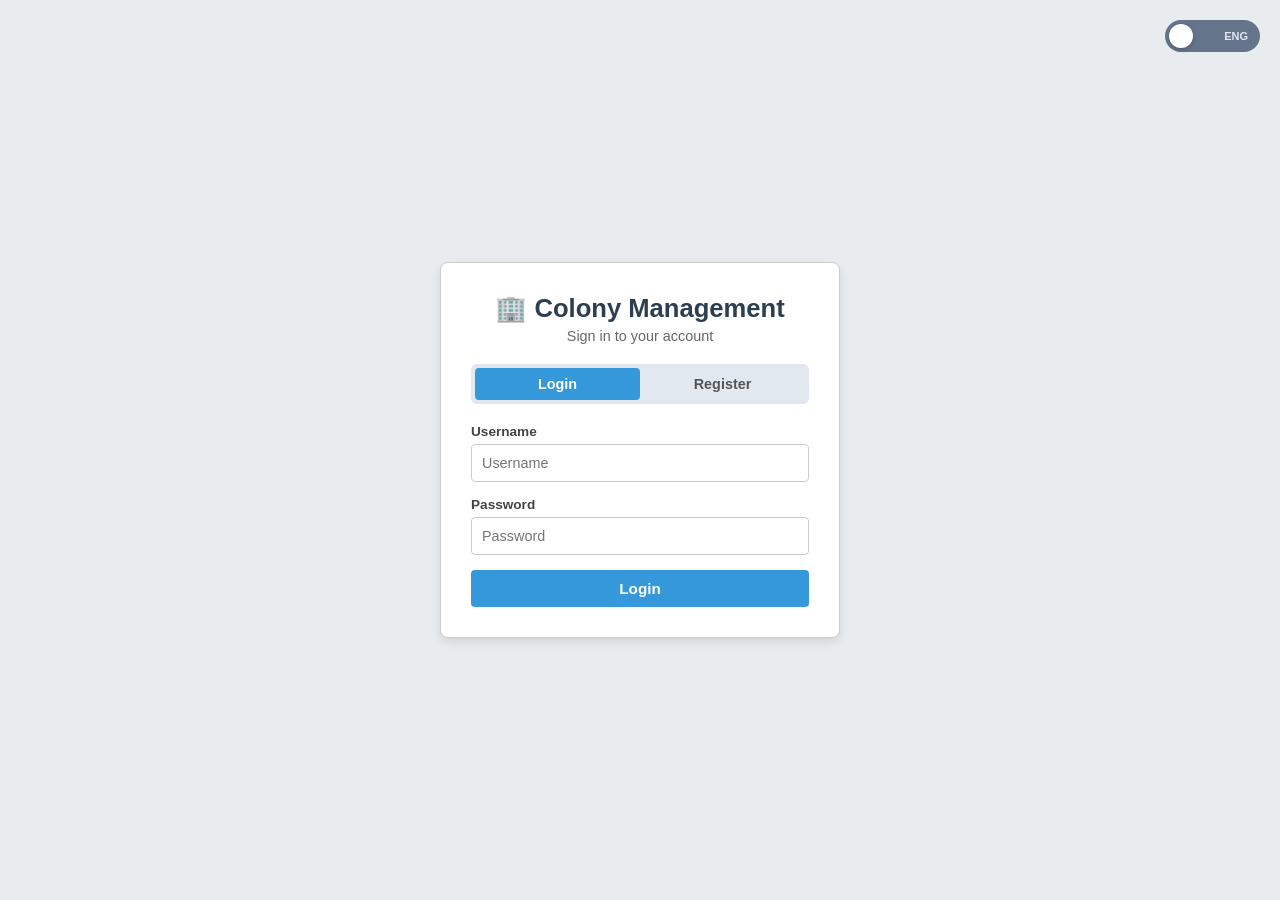
==== commit 92c65bdc: "updated" ====
--- a/src/main/resources/static/index.html
+++ b/src/main/resources/static/index.html
@@ -10,12 +10,10 @@
 
 <body>
     <div id="authView" class="auth-wrapper">
-        <!-- Language toggle on the auth page (top-right corner) -->
+<!--        Language toggle button on auth page-->
         <div class="auth-lang-toggle">
             <label class="header_toggle">
-                <input type="checkbox"
-                       class="lang-toggle-checkbox"
-                       onchange="toggleLanguage()">
+                <input type="checkbox" class="lang-toggle-checkbox" onchange="toggleLanguage()">
                 <span class="header_slider"></span>
                 <span class="header_labels" data-on="বাংলা" data-off="ENG"></span>
             </label>
@@ -32,8 +30,7 @@
                 <button id="tabRegBtn" class="auth-tab-btn" onclick="switchAuthTab('register')" data-i18n="TAB_REGISTER">Register</button>
             </div>
 
-            <div id="authError"
-                style="display:none; color:var(--accent-rose); background:rgba(244,63,94,0.1); border:1px solid rgba(244,63,94,0.3); padding:10px; border-radius:8px; margin-bottom:15px; font-size:0.85rem">
+            <div id="authError" style="display:none; color:var(--accent-rose); background:rgba(244,63,94,0.1); border:1px solid rgba(244,63,94,0.3); padding:10px; border-radius:8px; margin-bottom:15px; font-size:0.85rem">
             </div>
 
             <form id="loginForm" onsubmit="handleLogin(event)">
@@ -72,9 +69,7 @@
 
     <div id="appView" style="display:none; flex-direction:column; min-height:100vh">
         <header class="app-header">
-        <div class="brand-title">
-                🏢 Colony Management
-            </div>
+        <div class="brand-title">🏢 Colony Management</div>
 
             <div class="header-actions-group" style="display: flex; align-items: center; gap: 15px;">
 
@@ -259,10 +254,8 @@
                                 </select>
                             </div>
                             <div>
-                                <label
-                                    style="display:block; font-size:0.85rem; color:var(--text-secondary); margin-bottom:6px" data-i18n="BUILDING_NAME">Building Name</label>
-                                <input type="text" id="bldgName" class="form-input" placeholder="Building Name" data-i18n-placeholder="PLACEHOLDER_BUILDING_NAME"
-                                    required>
+                                <label style="display:block; font-size:0.85rem; color:var(--text-secondary); margin-bottom:6px" data-i18n="BUILDING_NAME">Building Name</label>
+                                <input type="text" id="bldgName" class="form-input" placeholder="Building Name" data-i18n-placeholder="PLACEHOLDER_BUILDING_NAME" required>
                             </div>
                             <div>
                                 <label
@@ -271,13 +264,10 @@
                                     placeholder="Number of floors" data-i18n-placeholder="PLACEHOLDER_FLOORS" required>
                             </div>
                             <div>
-                                <label
-                                    style="display:block; font-size:0.85rem; color:var(--text-secondary); margin-bottom:6px" data-i18n="BUILDING_UNITS">Units / Floor</label>
-                                <input type="number" id="bldgUnits" class="form-input" min="1" max="20"
-                                    placeholder="Units per floor" data-i18n-placeholder="PLACEHOLDER_UNITS" required>
-                            </div>
-                            <div style="display:flex; align-items:flex-end">
-                                <button type="submit" class="btn-primary" style="height:44px" data-i18n="BTN_CREATE_BUILDING">Create Building</button>
+                                <label style="display:block; font-size:0.85rem; color:var(--text-secondary); margin-bottom:6px" data-i18n="BUILDING_UNITS">Units / Floor</label>
+                                <input type="number" id="bldgUnits" class="form-input" min="1" max="20" placeholder="Units per floor" data-i18n-placeholder="PLACEHOLDER_UNITS" required>
+                            </div>
+                            <div style="display:flex; align-items:flex-end"><button type="submit" class="btn-primary" style="height:44px" data-i18n="BTN_CREATE_BUILDING">Create Building</button>
                             </div>
                         </form>
                     </div>
@@ -288,13 +278,8 @@
                     <div style="margin-top:32px">
                         <div style="display:flex; justify-content:space-between; align-items:center; margin-bottom:15px">
                             <div id="selectedBuildingTitle" class="section-title"
-                                style="font-size:1.2rem; color:var(--accent-blue); margin:0">
-                                🏢 <span data-i18n="BUILDING_LAYOUT">Floor Layout</span>
-                            </div>
-                            <button id="closeFloorLayoutBtn" onclick="closeFloorLayout()"
-                                style="display:none; background:#e2e8f0; color:#475569; border:none; padding:6px 12px; border-radius:4px; font-weight:600; font-size:0.85rem; cursor:pointer" data-i18n="BUILDING_CLOSE">
-                                ✖ Close Building
-                            </button>
+                                style="font-size:1.2rem; color:var(--accent-blue); margin:0">🏢 <span data-i18n="BUILDING_LAYOUT">Floor Layout</span></div>
+                            <button id="closeFloorLayoutBtn" onclick="closeFloorLayout()" style="display:none; background:#e2e8f0; color:#475569; border:none; padding:6px 12px; border-radius:4px; font-weight:600; font-size:0.85rem; cursor:pointer" data-i18n="BUILDING_CLOSE">✖ Close Building</button>
                         </div>
                         <div id="floorLayoutContainer" class="floor-container">
                             <p style="color:var(--text-secondary)" data-i18n="SELECT_BUILDING">Select a building to view layout.</p>
@@ -339,8 +324,7 @@
                             <form id="createAssetForm" onsubmit="handleCreateAsset(event)">
                                 <div class="form-group">
                                     <label data-i18n="ASSET_NAME">Asset Name</label>
-                                    <input type="text" id="assetName" class="form-input" placeholder="Asset Name" data-i18n-placeholder="PLACEHOLDER_ASSET_NAME"
-                                        required>
+                                    <input type="text" id="assetName" class="form-input" placeholder="Asset Name" data-i18n-placeholder="PLACEHOLDER_ASSET_NAME" required>
                                 </div>
                                 <div class="form-group">
                                     <label data-i18n="ASSET_TYPE">Asset Type</label>
@@ -395,8 +379,7 @@
                                 </div>
                                 <div class="form-group">
                                     <label data-i18n="ASSET_JOB_ROLE">Role / Position</label>
-                                    <input type="text" id="assetJobRole" class="form-input" placeholder="Job Role" data-i18n-placeholder="PLACEHOLDER_JOB_ROLE"
-                                        required>
+                                    <input type="text" id="assetJobRole" class="form-input" placeholder="Job Role" data-i18n-placeholder="PLACEHOLDER_JOB_ROLE" required>
                                 </div>
                                 <button type="submit" class="btn-primary" data-i18n="BTN_SAVE_ASSIGNMENT">Save Assignment</button>
                             </form>
@@ -447,8 +430,7 @@
     <div id="assignModal" class="modal-backdrop">
         <div class="modal-content">
             <div class="modal-header">
-                <h3 style="font-size:1.2rem; color:var(--accent-blue)">Assign Resident to <span
-                        id="modalFlatName">Flat</span></h3>
+                <h3 style="font-size:1.2rem; color:var(--accent-blue)">Assign Resident to <span id="modalFlatName">Flat</span></h3>
                 <button class="modal-close" onclick="closeAssignModal()">&times;</button>
             </div>
             <form id="assignModalForm" onsubmit="handleAssignOccupant(event)">
@@ -464,23 +446,19 @@
                 <div class="form-group">
                     <label style="font-weight:600; color:var(--accent-indigo); display:block; margin-bottom:10px">Resident Details</label>
                     <div style="display:flex; gap:15px; margin-bottom:12px">
-                        <label style="font-size:0.85rem; cursor:pointer">
-                            <input type="radio" name="residentMode" value="select" checked onchange="toggleResidentMode('select')"> Select Existing Resident
+                        <label style="font-size:0.85rem; cursor:pointer"><input type="radio" name="residentMode" value="select" checked onchange="toggleResidentMode('select')"> Select Existing Resident
                         </label>
-                        <label style="font-size:0.85rem; cursor:pointer">
-                            <input type="radio" name="residentMode" value="new" onchange="toggleResidentMode('new')"> Add New Resident
+                        <label style="font-size:0.85rem; cursor:pointer"><input type="radio" name="residentMode" value="new" onchange="toggleResidentMode('new')"> Add New Resident
                         </label>
                     </div>
                 </div>
 
-                <div id="residentSelectGroup" class="form-group">
-                    <label>Select Resident</label>
+                <div id="residentSelectGroup" class="form-group"><label>Select Resident</label>
                     <select id="residentSelect" class="form-input" required></select>
                 </div>
 
                 <div id="residentNewGroup" style="display:none; grid-template-columns:1fr 1fr; gap:12px">
-                    <div class="form-group">
-                        <label>Resident Full Name</label>
+                    <div class="form-group"><label>Resident Full Name</label>
                         <input type="text" id="resFullName" class="form-input" placeholder="Full Name">
                     </div>
 
@@ -491,9 +469,7 @@
                 </div>
 
                 <div id="ownerSection"
-                    style="display:none; border-top:1px solid var(--border-color); padding-top:15px; margin-top:15px">
-                    <label style="font-weight:600; color:var(--accent-amber); display:block; margin-bottom:10px">Owner /
-                        Landlord Details</label>
+                    style="display:none; border-top:1px solid var(--border-color); padding-top:15px; margin-top:15px"><label style="font-weight:600; color:var(--accent-amber); display:block; margin-bottom:10px">Owner / Landlord Details</label>
 
                     <div style="display:flex; gap:15px; margin-bottom:12px">
                         <label style="font-size:0.85rem; cursor:pointer"><input type="radio" name="ownerMode"
@@ -520,9 +496,7 @@
                 </div>
 
                 <div style="display:flex; justify-content:flex-end; gap:12px; margin-top:24px">
-                    <button type="button"
-                        style="background:var(--bg-input); color:var(--text-secondary); border:none; padding:10px 18px; border-radius:var(--radius-md); font-weight:600; cursor:pointer"
-                        onclick="closeAssignModal()">Cancel</button>
+                    <button type="button" style="background:var(--bg-input); color:var(--text-secondary); border:none; padding:10px 18px; border-radius:var(--radius-md); font-weight:600; cursor:pointer" onclick="closeAssignModal()">Cancel</button>
                     <button type="submit" class="btn-primary" style="width:auto; padding:10px 24px">Save</button>
                 </div>
             </form>
@@ -561,9 +535,7 @@
                     </select>
                 </div>
                 <div style="display:flex; justify-content:flex-end; gap:12px; margin-top:24px">
-                    <button type="button"
-                        style="background:var(--bg-input); color:var(--text-secondary); border:none; padding:10px 18px; border-radius:var(--radius-md); font-weight:600; cursor:pointer"
-                        onclick="closeAddUserModal()" data-i18n="BTN_CANCEL">Cancel</button>
+                    <button type="button" style="background:var(--bg-input); color:var(--text-secondary); border:none; padding:10px 18px; border-radius:var(--radius-md); font-weight:600; cursor:pointer" onclick="closeAddUserModal()" data-i18n="BTN_CANCEL">Cancel</button>
                     <button type="submit" class="btn-primary" style="width:auto; padding:10px 24px" data-i18n="BTN_SAVE">Save</button>
                 </div>
             </form>
@@ -603,9 +575,7 @@
                     <input type="password" id="editPassword" class="form-input" placeholder="New password">
                 </div>
                 <div style="display:flex; justify-content:flex-end; gap:12px; margin-top:24px">
-                    <button type="button"
-                        style="background:var(--bg-input); color:var(--text-secondary); border:none; padding:10px 18px; border-radius:var(--radius-md); font-weight:600; cursor:pointer"
-                        onclick="closeEditUserModal()">Cancel</button>
+                    <button type="button" style="background:var(--bg-input); color:var(--text-secondary); border:none; padding:10px 18px; border-radius:var(--radius-md); font-weight:600; cursor:pointer" onclick="closeEditUserModal()">Cancel</button>
                     <button type="submit" class="btn-primary" style="width:auto; padding:10px 24px">Save</button>
                 </div>
             </form>
@@ -650,52 +620,40 @@
                     <h3 class="profile-modal-title" data-i18n="PROFILE_TITLE">My Profile</h3>
                     <p class="profile-modal-subtitle" data-i18n="PROFILE_SUBTITLE">Your account information</p>
                 </div>
-                <button class="modal-close"
-                        onclick="closeProfileModal()">&times;</button>
+                <button class="modal-close" onclick="closeProfileModal()">&times;</button>
             </div>
             <div class="profile-modal-body">
 
                 <div class="profile-summary">
 
-                    <div id="profileModalAvatar"
-                         class="profile-modal-avatar">U
-                    </div>
-                    <div>
-                        <h2 id="profileModalName">User</h2>
-                    </div>
+                    <div id="profileModalAvatar" class="profile-modal-avatar">U
+                    </div>
+                    <div><h2 id="profileModalName">User</h2></div>
                 </div>
                 <div class="profile-info-grid">
                     <div class="profile-info-item">
                     <span class="profile-info-label" data-i18n="LABEL_USERNAME">Username</span>
-                        <span id="profileUsername"
-                              class="profile-info-value">
+                        <span id="profileUsername" class="profile-info-value">
                     </span>
                     </div>
                     <div class="profile-info-item">
                     <span class="profile-info-label" data-i18n="LABEL_EMAIL">Email</span>
-                        <span id="profileEmail"
-                              class="profile-info-value"></span>
+                        <span id="profileEmail" class="profile-info-value"></span>
 
                     </div>
                     <div class="profile-info-item">
                     <span class="profile-info-label" data-i18n="LABEL_PHONE">Phone</span>
-                        <span id="profilePhone"
-                              class="profile-info-value"></span>
+                        <span id="profilePhone" class="profile-info-value"></span>
                     </div>
                     <div class="profile-info-item">
                     <span class="profile-info-label" data-i18n="LABEL_ROLE">Role</span>
-                        <span id="profileRole"
-                              class="profile-info-value"></span>
+                        <span id="profileRole" class="profile-info-value"></span>
                     </div>
                 </div>
             </div>
             <div class="profile-modal-footer">
-                <button type="button"
-                        class="profile-close-btn"
-                        onclick="closeProfileModal()" data-i18n="BTN_CLOSE">Close</button>
-                <button type="button"
-                        class="btn-primary"
-                        onclick="openEditProfile()" data-i18n="BTN_EDIT_PROFILE">Edit Profile</button>
+                <button type="button" class="profile-close-btn" onclick="closeProfileModal()" data-i18n="BTN_CLOSE">Close</button>
+                <button type="button" class="btn-primary" onclick="openEditProfile()" data-i18n="BTN_EDIT_PROFILE">Edit Profile</button>
             </div>
         </div>
     </div>
@@ -708,60 +666,38 @@
                     <h3 class="profile-modal-title">Edit Profile</h3>
                     <p class="profile-modal-subtitle">Update your account information</p>
                 </div>
-                <button class="modal-close"
-                        type="button"
-                        onclick="closeEditProfile()">&times;</button>
-            </div>
-
-            <form id="editProfileForm"
-                  onsubmit="saveEditProfile(event)">
+                <button class="modal-close" type="button" onclick="closeEditProfile()">&times;</button>
+            </div>
+
+            <form id="editProfileForm" onsubmit="saveEditProfile(event)">
                 <div class="profile-modal-body">
 
                     <div class="profile-edit-grid">
                         <div class="form-group">
                             <label for="editProfileUsername">Username</label>
-                            <input  type="text"
-                                    id="editProfileUsername"
-                                    class="form-input"
-                                    required></div>
+                            <input  type="text" id="editProfileUsername" class="form-input" required></div>
                         <div class="form-group">
                             <label for="editProfileEmail">Email</label>
-                            <input  type="email"
-                                    id="editProfileEmail"
-                                    class="form-input"
-                                    required></div>
+                            <input  type="email" id="editProfileEmail" class="form-input" required></div>
 
                         <div class="form-group">
                             <label for="editProfilePhone">Phone Number</label>
-                            <input  type="text"
-                                    id="editProfilePhone"
-                                    class="form-input"
-                                    required>
+                            <input  type="text" id="editProfilePhone" class="form-input" required>
                         </div>
                         <div class="form-group">
                             <label for="editProfilePassword">New Password</label>
-                            <input  type="password"
-                                    id="editProfilePassword"
-                                    class="form-input"
-                                    placeholder="Enter your new password">
+                            <input  type="password" id="editProfilePassword" class="form-input" placeholder="Enter your new password">
                         </div>
                         <div class="form-group">
                             <label for="editProfileCurrentPassword">Current Password</label>
-                            <input  type="password"
-                                    id="editProfileCurrentPassword"
-                                    class="form-input"
-                                    placeholder="Enter your current password">
+                            <input  type="password" id="editProfileCurrentPassword" class="form-input" placeholder="Enter your current password">
                         </div>
                     </div>
                 </div>
 
                 <div class="profile-modal-footer">
-                    <button type="button"
-                            class="profile-close-btn"
-                            onclick="closeEditProfile()">Cancel</button>
-                    <button type="submit"
-                            class="btn-primary"
-                            style="width:auto; padding:10px 20px;">Save Changes</button>
+                    <button type="button" class="profile-close-btn" onclick="closeEditProfile()">Cancel</button>
+                    <button type="submit" class="btn-primary" style="width:auto; padding:10px 20px;">Save Changes</button>
                 </div>
             </form>
         </div>
@@ -790,16 +726,13 @@
                     <input type="text" id="editColonyDescription" class="form-input">
                 </div>
                 <div style="display:flex; justify-content:flex-end; gap:12px; margin-top:20px">
-                    <button type="button"
-                        style="background:var(--bg-input); color:var(--text-secondary); border:none; padding:10px 18px; border-radius:var(--radius-md); font-weight:600; cursor:pointer"
-                        onclick="closeEditColonyModal()">Cancel</button>
+                    <button type="button" style="background:var(--bg-input); color:var(--text-secondary); border:none; padding:10px 18px; border-radius:var(--radius-md); font-weight:600; cursor:pointer" onclick="closeEditColonyModal()">Cancel</button>
                     <button type="submit" class="btn-primary" style="width:auto; padding:10px 24px">Save Changes</button>
                 </div>
             </form>
         </div>
     </div>
 
-    <script src="appModule.js"></script>
     <script src="js/app.js"></script>
 </body>
 </html>
--- a/src/main/resources/static/css/style.css
+++ b/src/main/resources/static/css/style.css
@@ -987,3 +987,20 @@
     color: #ffffff;
 }
 
+/* ─── Auth Page Language Toggle ──────────────────────────────────────────── */
+.auth-wrapper {
+    position: relative;
+}
+
+.auth-lang-toggle {
+    position: absolute;
+    top: 20px;
+    right: 20px;
+    z-index: 10;
+}
+
+/* Ensure Bengali text renders properly everywhere */
+body, input, button, select, label, th, td, p, h1, h2, h3, span, a {
+    font-family: 'Segoe UI', 'Noto Sans Bengali', 'Hind Siliguri', Arial, sans-serif;
+}
+
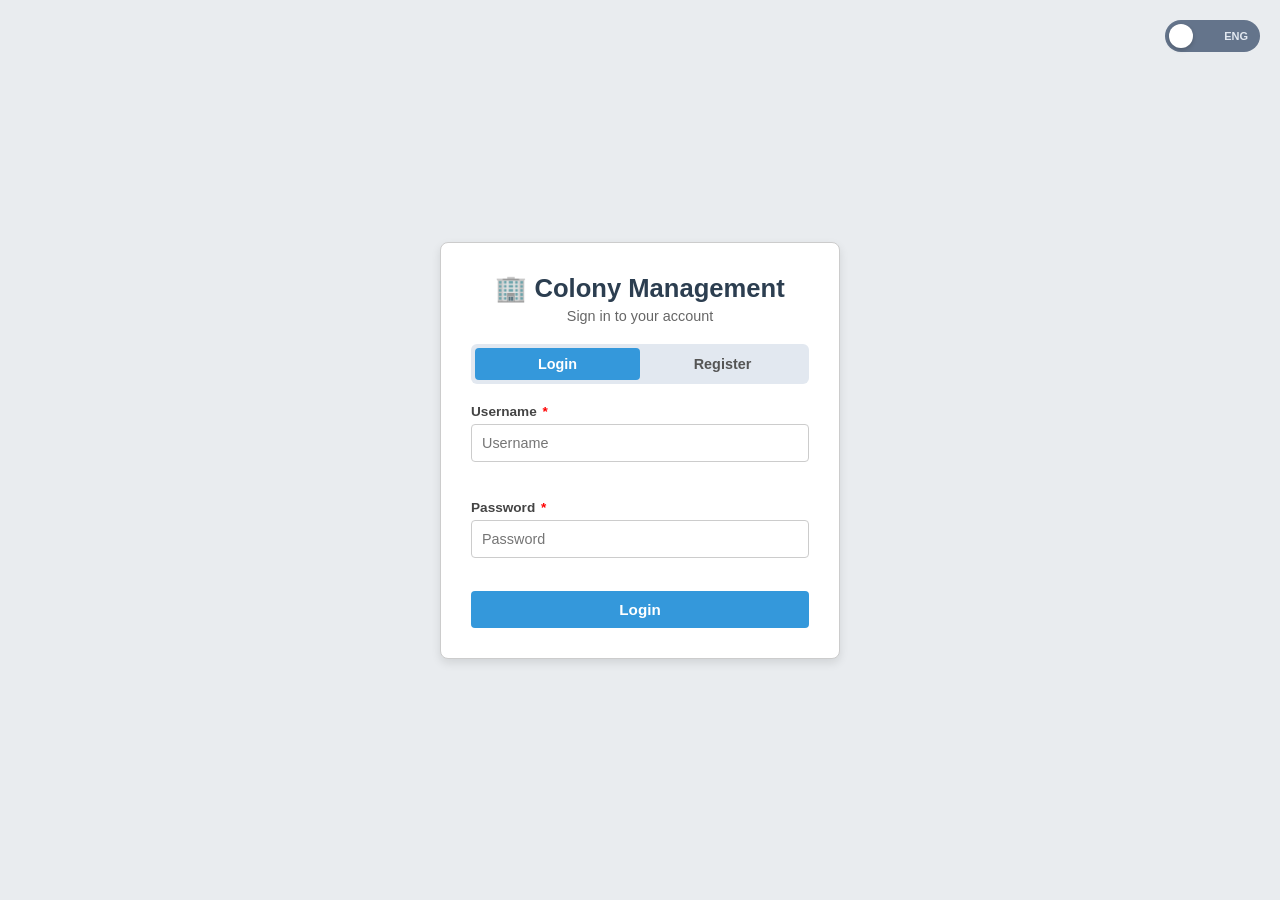
==== commit 9c0bcf7c: "added required fields" ====
--- a/src/main/resources/static/index.html
+++ b/src/main/resources/static/index.html
@@ -1,5 +1,6 @@
 <!DOCTYPE html>
 <html lang="en">
+
 <head>
     <meta charset="UTF-8">
     <meta name="viewport" content="width=device-width, initial-scale=1.0">
@@ -10,7 +11,7 @@
 
 <body>
     <div id="authView" class="auth-wrapper">
-<!--        Language toggle button on auth page-->
+        <!--        Language toggle button on auth page-->
         <div class="auth-lang-toggle">
             <label class="header_toggle">
                 <input type="checkbox" class="lang-toggle-checkbox" onchange="toggleLanguage()">
@@ -26,42 +27,61 @@
             </div>
 
             <div class="auth-tabs">
-                <button id="tabLoginBtn" class="auth-tab-btn active" onclick="switchAuthTab('login')" data-i18n="TAB_LOGIN">Login</button>
-                <button id="tabRegBtn" class="auth-tab-btn" onclick="switchAuthTab('register')" data-i18n="TAB_REGISTER">Register</button>
-            </div>
-
-            <div id="authError" style="display:none; color:var(--accent-rose); background:rgba(244,63,94,0.1); border:1px solid rgba(244,63,94,0.3); padding:10px; border-radius:8px; margin-bottom:15px; font-size:0.85rem">
+                <button id="tabLoginBtn" class="auth-tab-btn active" onclick="switchAuthTab('login')"
+                    data-i18n="TAB_LOGIN">Login</button>
+                <button id="tabRegBtn" class="auth-tab-btn" onclick="switchAuthTab('register')"
+                    data-i18n="TAB_REGISTER">Register</button>
+            </div>
+
+            <div id="authError"
+                style="display:none; color:var(--accent-rose); background:rgba(244,63,94,0.1); border:1px solid rgba(244,63,94,0.3); padding:10px; border-radius:8px; margin-bottom:15px; font-size:0.85rem">
             </div>
 
             <form id="loginForm" onsubmit="handleLogin(event)">
                 <div class="form-group">
-                    <label for="loginUsername" data-i18n="LABEL_USERNAME">Username</label>
-                    <input type="text" id="loginUsername" class="form-input" placeholder="Username" data-i18n-placeholder="PLACEHOLDER_USERNAME" required>
-                </div>
-                <div class="form-group">
-                    <label for="loginPassword" data-i18n="LABEL_PASSWORD">Password</label>
-                    <input type="password" id="loginPassword" class="form-input" placeholder="Password" data-i18n-placeholder="PLACEHOLDER_PASSWORD" required>
-                </div>
+                    <label for="loginUsername">
+                        <span data-i18n="LABEL_USERNAME">Username</span> <span class="required">*</span>
+                    </label>
+                    <input type="text" id="loginUsername" class="form-input" placeholder="Username"
+                        data-i18n-placeholder="PLACEHOLDER_USERNAME" required>
+                    <div id = "usernameError" class = "error-text"></div>
+                </div>
+                <div class="form-group">
+                    <label for="loginPassword">
+                        <span data-i18n="LABEL_PASSWORD">Password</span> <span class="required">*</span>
+                    </label>
+                    <input type="password" id="loginPassword" class="form-input" placeholder="Password"
+                        data-i18n-placeholder="PLACEHOLDER_PASSWORD" required>
+                </div>
+                <div id = "passwordError" class = "error-text"></div>
                 <button type="submit" class="btn-primary" data-i18n="BTN_LOGIN">Login</button>
             </form>
 
             <form id="registerForm" onsubmit="handleRegister(event)" style="display:none">
                 <div class="form-group">
-                    <label for="regUsername" data-i18n="LABEL_USERNAME">Username</label>
-                    <input type="text" id="regUsername" class="form-input" placeholder="Username" data-i18n-placeholder="PLACEHOLDER_USERNAME" required>
-                </div>
-                <div class="form-group">
-                    <label for="regEmail" data-i18n="LABEL_EMAIL">Email</label>
-                    <input type="email" id="regEmail" class="form-input" placeholder="Email address" data-i18n-placeholder="PLACEHOLDER_EMAIL">
-                </div>
-                <div class="form-group">
-                    <label for="regPhone" data-i18n="LABEL_PHONE">Phone Number</label>
-                    <input type="text" id="regPhone" class="form-input" placeholder="Phone Number" data-i18n-placeholder="PLACEHOLDER_PHONE" required>
-                </div>
-                <div class="form-group">
-                    <label for="regPassword" data-i18n="LABEL_PASSWORD">Password</label>
-                    <input type="password" id="regPassword" class="form-input" placeholder="Password" data-i18n-placeholder="PLACEHOLDER_PASSWORD" required>
-                </div>
+                    <label for="regUsername" data-i18n="LABEL_USERNAME">Username <span class="required">*</span></label>
+                    <input type="text" id="regUsername" class="form-input" placeholder="Username"
+                        data-i18n-placeholder="PLACEHOLDER_USERNAME" required>
+                </div>
+                <div id = "regUsernameError" class = "error-text"></div>
+                <div class="form-group">
+                    <label for="regEmail" data-i18n="LABEL_EMAIL">Email <span class="required">*</span></label>
+                    <input type="email" id="regEmail" class="form-input" placeholder="Email address"
+                        data-i18n-placeholder="PLACEHOLDER_EMAIL">
+                </div>
+                <div id = "regEmailError" class = "error-text"></div>
+                <div class="form-group">
+                    <label for="regPhone" data-i18n="LABEL_PHONE">Phone Number <span class="required">*</span> </label>
+                    <input type="text" id="regPhone" class="form-input" placeholder="Phone Number"
+                        data-i18n-placeholder="PLACEHOLDER_PHONE" required>
+                </div>
+                <div id = "regPhoneError" class = "error-text"></div>
+                <div class="form-group">
+                    <label for="regPassword" data-i18n="LABEL_PASSWORD">Password <span class="required">*</span></label>
+                    <input type="password" id="regPassword" class="form-input" placeholder="Password"
+                        data-i18n-placeholder="PLACEHOLDER_PASSWORD" required>
+                </div>
+                <div id = "regPasswordError" class = "error-text"></div>
                 <button type="submit" class="btn-primary" data-i18n="BTN_REGISTER">Register</button>
             </form>
         </div>
@@ -69,16 +89,14 @@
 
     <div id="appView" style="display:none; flex-direction:column; min-height:100vh">
         <header class="app-header">
-        <div class="brand-title">🏢 Colony Management</div>
+            <div class="brand-title">🏢 Colony Management</div>
 
             <div class="header-actions-group" style="display: flex; align-items: center; gap: 15px;">
 
                 <div class="language-toggle-wrapper">
                     <label class="header_toggle">
-                        <input type="checkbox"
-                               id="languageToggle"
-                               class="lang-toggle-checkbox"
-                               onchange="toggleLanguage()">
+                        <input type="checkbox" id="languageToggle" class="lang-toggle-checkbox"
+                            onchange="toggleLanguage()">
                         <span class="header_slider"></span>
                         <span class="header_labels" data-on="বাংলা" data-off="ENG"></span>
                     </label>
@@ -88,12 +106,16 @@
                     <button class="btn-profile dropdown-toggle" onclick="toggleProfileDropdown(event)">
                         <span id="profileAvatar" class="profile-avatar">U</span>
                         <span class="profile-header-info">
-                    <span id="displayUsername" class="profile-header-name">user</span>
-                </span>
+                            <span id="displayUsername" class="profile-header-name">user</span>
+                        </span>
                     </button>
                     <div id="profileDropdownContent" class="dropdown-menu">
-                        <button type="button" class="dropdown-item" onclick="openProfileModal(); closeProfileDropdown();">👤 <span data-i18n="PROFILE_MY_PROFILE">My Profile</span></button>
-                        <button type="button" class="dropdown-item btn-logout-dropdown" onclick="handleLogout(); closeProfileDropdown();">🚪 <span data-i18n="BTN_LOGOUT">Logout</span></button>
+                        <button type="button" class="dropdown-item"
+                            onclick="openProfileModal(); closeProfileDropdown();">👤 <span
+                                data-i18n="PROFILE_MY_PROFILE">My Profile</span></button>
+                        <button type="button" class="dropdown-item btn-logout-dropdown"
+                            onclick="handleLogout(); closeProfileDropdown();">🚪 <span
+                                data-i18n="BTN_LOGOUT">Logout</span></button>
                     </div>
                 </div>
 
@@ -102,12 +124,17 @@
 
         <div class="app-container">
             <nav class="app-sidebar">
-                <a id="nav-dashboard" class="nav-item active" href="/dashboard">📊 <span data-i18n="NAV_DASHBOARD">Dashboard</span></a>
-                <a id="nav-colonies" class="nav-item" href="/colonies">🏘️ <span data-i18n="NAV_COLONIES">Colonies</span></a>
-                <a id="nav-buildings" class="nav-item" href="/buildings">🏢 <span data-i18n="NAV_BUILDINGS">Buildings &amp; Floors</span></a>
-                <a id="nav-users" class="nav-item" href="/users">👥 <span data-i18n="NAV_USERS">User Management</span></a>
+                <a id="nav-dashboard" class="nav-item active" href="/dashboard">📊 <span
+                        data-i18n="NAV_DASHBOARD">Dashboard</span></a>
+                <a id="nav-colonies" class="nav-item" href="/colonies">🏘️ <span
+                        data-i18n="NAV_COLONIES">Colonies</span></a>
+                <a id="nav-buildings" class="nav-item" href="/buildings">🏢 <span data-i18n="NAV_BUILDINGS">Buildings
+                        &amp; Floors</span></a>
+                <a id="nav-users" class="nav-item" href="/users">👥 <span data-i18n="NAV_USERS">User
+                        Management</span></a>
                 <a id="nav-assets" class="nav-item" href="/assets">⚙️ <span data-i18n="NAV_ASSETS">Assets</span></a>
-                <a id="nav-persons" class="nav-item" href="/persons">👤 <span data-i18n="NAV_PERSONS">Residents</span></a>
+                <a id="nav-persons" class="nav-item" href="/persons">👤 <span
+                        data-i18n="NAV_PERSONS">Residents</span></a>
             </nav>
 
             <main class="app-content">
@@ -199,29 +226,43 @@
                     </div>
 
                     <div class="card-panel" id="addColonyPanel" style="margin-bottom:24px">
-                        <h3 style="font-size:1.1rem; margin-bottom:16px; color:var(--accent-emerald)" data-i18n="COLONY_ADD">Add New Colony</h3>
+                        <h3 style="font-size:1.1rem; margin-bottom:16px; color:var(--accent-emerald)"
+                            data-i18n="COLONY_ADD">Add New Colony</h3>
                         <form id="createColonyForm" onsubmit="handleCreateColony(event)"
                             style="display:grid; grid-template-columns: repeat(auto-fit, minmax(220px, 1fr)); gap:16px">
                             <div>
-                                <label style="display:block; font-size:0.85rem; color:var(--text-secondary); margin-bottom:6px" data-i18n="COLONY_NAME">Colony Name</label>
-                                <input type="text" id="colonyName" class="form-input" placeholder="e.g. Green Valley Colony" data-i18n-placeholder="PLACEHOLDER_COLONY_NAME" required>
+                                <label
+                                    style="display:block; font-size:0.85rem; color:var(--text-secondary); margin-bottom:6px"
+                                    data-i18n="COLONY_NAME">Colony Name</label>
+                                <input type="text" id="colonyName" class="form-input"
+                                    placeholder="e.g. Green Valley Colony"
+                                    data-i18n-placeholder="PLACEHOLDER_COLONY_NAME" required>
                             </div>
                             <div>
-                                <label style="display:block; font-size:0.85rem; color:var(--text-secondary); margin-bottom:6px" data-i18n="COLONY_LOCATION">Location / Address</label>
-                                <input type="text" id="colonyLocation" class="form-input" placeholder="e.g. Sector 5, North Avenue" data-i18n-placeholder="PLACEHOLDER_LOCATION">
+                                <label
+                                    style="display:block; font-size:0.85rem; color:var(--text-secondary); margin-bottom:6px"
+                                    data-i18n="COLONY_LOCATION">Location / Address</label>
+                                <input type="text" id="colonyLocation" class="form-input"
+                                    placeholder="e.g. Sector 5, North Avenue"
+                                    data-i18n-placeholder="PLACEHOLDER_LOCATION">
                             </div>
                             <div>
-                                <label style="display:block; font-size:0.85rem; color:var(--text-secondary); margin-bottom:6px" data-i18n="COLONY_DESCRIPTION">Description</label>
-                                <input type="text" id="colonyDescription" class="form-input" placeholder="Optional description" data-i18n-placeholder="PLACEHOLDER_DESCRIPTION">
+                                <label
+                                    style="display:block; font-size:0.85rem; color:var(--text-secondary); margin-bottom:6px"
+                                    data-i18n="COLONY_DESCRIPTION">Description</label>
+                                <input type="text" id="colonyDescription" class="form-input"
+                                    placeholder="Optional description" data-i18n-placeholder="PLACEHOLDER_DESCRIPTION">
                             </div>
                             <div style="display:flex; align-items:flex-end">
-                                <button type="submit" class="btn-primary" style="height:44px" data-i18n="BTN_CREATE_COLONY">Create Colony</button>
+                                <button type="submit" class="btn-primary" style="height:44px"
+                                    data-i18n="BTN_CREATE_COLONY">Create Colony</button>
                             </div>
                         </form>
                     </div>
 
                     <div class="card-panel">
-                        <h3 style="font-size:1.1rem; margin-bottom:16px; color:var(--text-primary)" data-i18n="COLONY_ALL">All Colonies</h3>
+                        <h3 style="font-size:1.1rem; margin-bottom:16px; color:var(--text-primary)"
+                            data-i18n="COLONY_ALL">All Colonies</h3>
                         <table class="custom-table">
                             <thead>
                                 <tr>
@@ -244,45 +285,62 @@
                     </div>
 
                     <div class="card-panel" id="addBuildingPanel">
-                        <h3 style="font-size:1.1rem; margin-bottom:16px; color:var(--accent-blue)" data-i18n="BUILDING_ADD">Add Building</h3>
+                        <h3 style="font-size:1.1rem; margin-bottom:16px; color:var(--accent-blue)"
+                            data-i18n="BUILDING_ADD">Add Building</h3>
                         <form id="createBuildingForm" onsubmit="handleCreateBuilding(event)"
                             style="display:grid; grid-template-columns: repeat(auto-fit, minmax(200px, 1fr)); gap:16px">
                             <div>
-                                <label style="display:block; font-size:0.85rem; color:var(--text-secondary); margin-bottom:6px" data-i18n="BUILDING_COLONY">Colony</label>
+                                <label
+                                    style="display:block; font-size:0.85rem; color:var(--text-secondary); margin-bottom:6px"
+                                    data-i18n="BUILDING_COLONY">Colony</label>
                                 <select id="bldgColonySelect" class="form-input" required>
                                     <option value="" data-i18n="SELECT_COLONY">-- Select Colony --</option>
                                 </select>
                             </div>
                             <div>
-                                <label style="display:block; font-size:0.85rem; color:var(--text-secondary); margin-bottom:6px" data-i18n="BUILDING_NAME">Building Name</label>
-                                <input type="text" id="bldgName" class="form-input" placeholder="Building Name" data-i18n-placeholder="PLACEHOLDER_BUILDING_NAME" required>
+                                <label
+                                    style="display:block; font-size:0.85rem; color:var(--text-secondary); margin-bottom:6px"
+                                    data-i18n="BUILDING_NAME">Building Name</label>
+                                <input type="text" id="bldgName" class="form-input" placeholder="Building Name"
+                                    data-i18n-placeholder="PLACEHOLDER_BUILDING_NAME" required>
                             </div>
                             <div>
                                 <label
-                                    style="display:block; font-size:0.85rem; color:var(--text-secondary); margin-bottom:6px" data-i18n="BUILDING_FLOORS">Floor Count</label>
+                                    style="display:block; font-size:0.85rem; color:var(--text-secondary); margin-bottom:6px"
+                                    data-i18n="BUILDING_FLOORS">Floor Count</label>
                                 <input type="number" id="bldgFloors" class="form-input" min="1" max="50"
                                     placeholder="Number of floors" data-i18n-placeholder="PLACEHOLDER_FLOORS" required>
                             </div>
                             <div>
-                                <label style="display:block; font-size:0.85rem; color:var(--text-secondary); margin-bottom:6px" data-i18n="BUILDING_UNITS">Units / Floor</label>
-                                <input type="number" id="bldgUnits" class="form-input" min="1" max="20" placeholder="Units per floor" data-i18n-placeholder="PLACEHOLDER_UNITS" required>
-                            </div>
-                            <div style="display:flex; align-items:flex-end"><button type="submit" class="btn-primary" style="height:44px" data-i18n="BTN_CREATE_BUILDING">Create Building</button>
+                                <label
+                                    style="display:block; font-size:0.85rem; color:var(--text-secondary); margin-bottom:6px"
+                                    data-i18n="BUILDING_UNITS">Units / Floor</label>
+                                <input type="number" id="bldgUnits" class="form-input" min="1" max="20"
+                                    placeholder="Units per floor" data-i18n-placeholder="PLACEHOLDER_UNITS" required>
+                            </div>
+                            <div style="display:flex; align-items:flex-end"><button type="submit" class="btn-primary"
+                                    style="height:44px" data-i18n="BTN_CREATE_BUILDING">Create Building</button>
                             </div>
                         </form>
                     </div>
 
-                    <div class="section-title" style="font-size:1.1rem; margin-top:20px" data-i18n="BUILDINGS_LABEL">Buildings:</div>
+                    <div class="section-title" style="font-size:1.1rem; margin-top:20px" data-i18n="BUILDINGS_LABEL">
+                        Buildings:</div>
                     <div id="buildingListGrid" class="building-grid"></div>
 
                     <div style="margin-top:32px">
-                        <div style="display:flex; justify-content:space-between; align-items:center; margin-bottom:15px">
+                        <div
+                            style="display:flex; justify-content:space-between; align-items:center; margin-bottom:15px">
                             <div id="selectedBuildingTitle" class="section-title"
-                                style="font-size:1.2rem; color:var(--accent-blue); margin:0">🏢 <span data-i18n="BUILDING_LAYOUT">Floor Layout</span></div>
-                            <button id="closeFloorLayoutBtn" onclick="closeFloorLayout()" style="display:none; background:#e2e8f0; color:#475569; border:none; padding:6px 12px; border-radius:4px; font-weight:600; font-size:0.85rem; cursor:pointer" data-i18n="BUILDING_CLOSE">✖ Close Building</button>
+                                style="font-size:1.2rem; color:var(--accent-blue); margin:0">🏢 <span
+                                    data-i18n="BUILDING_LAYOUT">Floor Layout</span></div>
+                            <button id="closeFloorLayoutBtn" onclick="closeFloorLayout()"
+                                style="display:none; background:#e2e8f0; color:#475569; border:none; padding:6px 12px; border-radius:4px; font-weight:600; font-size:0.85rem; cursor:pointer"
+                                data-i18n="BUILDING_CLOSE">✖ Close Building</button>
                         </div>
                         <div id="floorLayoutContainer" class="floor-container">
-                            <p style="color:var(--text-secondary)" data-i18n="SELECT_BUILDING">Select a building to view layout.</p>
+                            <p style="color:var(--text-secondary)" data-i18n="SELECT_BUILDING">Select a building to view
+                                layout.</p>
                         </div>
                     </div>
                 </div>
@@ -292,7 +350,8 @@
                         <div class="section-title" style="margin:0">
                             <span data-i18n="SECTION_USER_MGMT">User Management</span>
                         </div>
-                        <button class="btn-primary" onclick="openAddUserModal()" style="width:auto; padding:10px 20px" data-i18n="BTN_ADD_USER">Add User</button>
+                        <button class="btn-primary" onclick="openAddUserModal()" style="width:auto; padding:10px 20px"
+                            data-i18n="BTN_ADD_USER">Add User</button>
                     </div>
 
                     <div class="card-panel">
@@ -320,19 +379,21 @@
                     <div id="assetAdminRow"
                         style="display:grid; grid-template-columns: repeat(auto-fit, minmax(320px, 1fr)); gap:20px; margin-bottom:24px">
                         <div class="card-panel">
-                            <h3 style="font-size:1.1rem; margin-bottom:16px; color:var(--accent-blue)" data-i18n="ASSET_ADD">Add Asset</h3>
+                            <h3 style="font-size:1.1rem; margin-bottom:16px; color:var(--accent-blue)"
+                                data-i18n="ASSET_ADD">Add Asset</h3>
                             <form id="createAssetForm" onsubmit="handleCreateAsset(event)">
                                 <div class="form-group">
                                     <label data-i18n="ASSET_NAME">Asset Name</label>
-                                    <input type="text" id="assetName" class="form-input" placeholder="Asset Name" data-i18n-placeholder="PLACEHOLDER_ASSET_NAME" required>
+                                    <input type="text" id="assetName" class="form-input" placeholder="Asset Name"
+                                        data-i18n-placeholder="PLACEHOLDER_ASSET_NAME" required>
                                 </div>
                                 <div class="form-group">
                                     <label data-i18n="ASSET_TYPE">Asset Type</label>
                                     <select id="assetType" class="form-input" required>
-                                        <option value="FIELD">FIELD</option>
-                                        <option value="SCHOOL">SCHOOL</option>
-                                        <option value="COLLEGE">COLLEGE</option>
-                                        <option value="COMMUNITY_BUILDING">COMMUNITY_BUILDING</option>
+                                        <option value="FIELD" data-i18n="ASSET_TYPE_FIELD">Field</option>
+                                        <option value="SCHOOL" data-i18n="ASSET_TYPE_SCHOOL">School</option>
+                                        <option value="COLLEGE" data-i18n="ASSET_TYPE_COLLEGE">College</option>
+                                        <option value="COMMUNITY_BUILDING" data-i18n="ASSET_TYPE_COMMUNITY_BUILDING">Community Building</option>
                                     </select>
                                 </div>
                                 <button type="submit" class="btn-primary" data-i18n="BTN_SAVE_ASSET">Save Asset</button>
@@ -340,7 +401,8 @@
                         </div>
 
                         <div class="card-panel">
-                            <h3 style="font-size:1.1rem; margin-bottom:16px; color:var(--accent-emerald)" data-i18n="ASSET_ASSIGN">Assign Person to Asset</h3>
+                            <h3 style="font-size:1.1rem; margin-bottom:16px; color:var(--accent-emerald)"
+                                data-i18n="ASSET_ASSIGN">Assign Person to Asset</h3>
                             <form id="assignAssetForm" onsubmit="handleAssignAssetToPerson(event)">
                                 <div class="form-group">
                                     <label data-i18n="ASSET_SELECT">Select Asset</label>
@@ -349,10 +411,14 @@
                                 <div class="form-group">
                                     <div style="display:flex; gap:15px; margin-bottom:12px">
                                         <label style="font-size:0.85rem; cursor:pointer">
-                                            <input type="radio" name="assetPersonMode" value="select" checked onchange="toggleAssetPersonMode('select')"> <span data-i18n="ASSET_SELECT_EXISTING">Select Existing Person</span>
+                                            <input type="radio" name="assetPersonMode" value="select" checked
+                                                onchange="toggleAssetPersonMode('select')"> <span
+                                                data-i18n="ASSET_SELECT_EXISTING">Select Existing Person</span>
                                         </label>
                                         <label style="font-size:0.85rem; cursor:pointer">
-                                            <input type="radio" name="assetPersonMode" value="new" onchange="toggleAssetPersonMode('new')"> <span data-i18n="ASSET_NEW_PERSON">Add New Person</span>
+                                            <input type="radio" name="assetPersonMode" value="new"
+                                                onchange="toggleAssetPersonMode('new')"> <span
+                                                data-i18n="ASSET_NEW_PERSON">Add New Person</span>
                                         </label>
                                     </div>
                                 </div>
@@ -364,31 +430,37 @@
                                     <div class="form-group">
                                         <label data-i18n="ASSET_FULL_NAME">Full Name</label>
                                         <input type="text" id="assetPersonName" class="form-input"
-                                            placeholder="Person Full Name" data-i18n-placeholder="PLACEHOLDER_FULL_NAME">
+                                            placeholder="Person Full Name"
+                                            data-i18n-placeholder="PLACEHOLDER_FULL_NAME">
                                     </div>
                                     <div style="display:grid; grid-template-columns: 1fr 1fr; gap:10px">
                                         <div class="form-group">
                                             <label data-i18n="ASSET_PHONE">Phone</label>
-                                            <input type="text" id="assetPersonPhone" class="form-input" placeholder="Phone" data-i18n-placeholder="PLACEHOLDER_PHONE">
+                                            <input type="text" id="assetPersonPhone" class="form-input"
+                                                placeholder="Phone" data-i18n-placeholder="PLACEHOLDER_PHONE">
                                         </div>
                                         <div class="form-group">
                                             <label data-i18n="ASSET_NID">NID / ID</label>
-                                            <input type="text" id="assetPersonId" class="form-input" placeholder="ID Number" data-i18n-placeholder="PLACEHOLDER_ASSET_NID">
+                                            <input type="text" id="assetPersonId" class="form-input"
+                                                placeholder="ID Number" data-i18n-placeholder="PLACEHOLDER_ASSET_NID">
                                         </div>
                                     </div>
                                 </div>
                                 <div class="form-group">
                                     <label data-i18n="ASSET_JOB_ROLE">Role / Position</label>
-                                    <input type="text" id="assetJobRole" class="form-input" placeholder="Job Role" data-i18n-placeholder="PLACEHOLDER_JOB_ROLE" required>
-                                </div>
-                                <button type="submit" class="btn-primary" data-i18n="BTN_SAVE_ASSIGNMENT">Save Assignment</button>
+                                    <input type="text" id="assetJobRole" class="form-input" placeholder="Job Role"
+                                        data-i18n-placeholder="PLACEHOLDER_JOB_ROLE" required>
+                                </div>
+                                <button type="submit" class="btn-primary" data-i18n="BTN_SAVE_ASSIGNMENT">Save
+                                    Assignment</button>
                             </form>
                         </div>
                     </div>
 
                     <div class="card-panel">
 
-                        <h3 style="font-size:1.1rem; margin-bottom:16px" data-i18n="ASSET_ASSIGNMENTS">Asset Assignments</h3>
+                        <h3 style="font-size:1.1rem; margin-bottom:16px" data-i18n="ASSET_ASSIGNMENTS">Asset Assignments
+                        </h3>
                         <table class="custom-table">
                             <thead>
                                 <tr>
@@ -430,53 +502,65 @@
     <div id="assignModal" class="modal-backdrop">
         <div class="modal-content">
             <div class="modal-header">
-                <h3 style="font-size:1.2rem; color:var(--accent-blue)">Assign Resident to <span id="modalFlatName">Flat</span></h3>
+                <h3 style="font-size:1.2rem; color:var(--accent-blue)"><span data-i18n="MODAL_ASSIGN_TITLE">Assign
+                        Resident to</span> <span id="modalFlatName">Flat</span></h3>
                 <button class="modal-close" onclick="closeAssignModal()">&times;</button>
             </div>
             <form id="assignModalForm" onsubmit="handleAssignOccupant(event)">
                 <div class="form-group">
-                    <label>Occupancy Type</label>
+                    <label data-i18n="MODAL_OCCUPANCY_TYPE">Occupancy Type</label>
                     <select id="resOccupancyType" class="form-input" required onchange="toggleOwnerOption(this.value)">
-                        <option value="OWNER">OWNER</option>
-                        <option value="TENANT">TENANT</option>
-                        <option value="SUB_TENANT">SUB_TENANT</option>
+                        <option value="OWNER" data-i18n="OWNER">Owner</option>
+                        <option value="TENANT" data-i18n="TENANT">Tenant</option>
+                        <option value="SUB_TENANT" data-i18n="SUB_TENANT">Sub-Tenant</option>
                     </select>
                 </div>
 
                 <div class="form-group">
-                    <label style="font-weight:600; color:var(--accent-indigo); display:block; margin-bottom:10px">Resident Details</label>
+                    <label style="font-weight:600; color:var(--accent-indigo); display:block; margin-bottom:10px"
+                        data-i18n="MODAL_RESIDENT_DETAILS">Resident Details</label>
                     <div style="display:flex; gap:15px; margin-bottom:12px">
-                        <label style="font-size:0.85rem; cursor:pointer"><input type="radio" name="residentMode" value="select" checked onchange="toggleResidentMode('select')"> Select Existing Resident
+                        <label style="font-size:0.85rem; cursor:pointer"><input type="radio" name="residentMode"
+                                value="select" checked onchange="toggleResidentMode('select')"> <span
+                                data-i18n="MODAL_SELECT_EXISTING">Select Existing Resident</span>
                         </label>
-                        <label style="font-size:0.85rem; cursor:pointer"><input type="radio" name="residentMode" value="new" onchange="toggleResidentMode('new')"> Add New Resident
+                        <label style="font-size:0.85rem; cursor:pointer"><input type="radio" name="residentMode"
+                                value="new" onchange="toggleResidentMode('new')"> <span data-i18n="MODAL_ADD_NEW">Add
+                                New Resident</span>
                         </label>
                     </div>
                 </div>
 
-                <div id="residentSelectGroup" class="form-group"><label>Select Resident</label>
+                <div id="residentSelectGroup" class="form-group"><label data-i18n="MODAL_SELECT_RESIDENT">Select
+                        Resident</label>
                     <select id="residentSelect" class="form-input" required></select>
                 </div>
 
                 <div id="residentNewGroup" style="display:none; grid-template-columns:1fr 1fr; gap:12px">
-                    <div class="form-group"><label>Resident Full Name</label>
-                        <input type="text" id="resFullName" class="form-input" placeholder="Full Name">
+                    <div class="form-group"><label data-i18n="MODAL_RESIDENT_FULLNAME">Resident Full Name</label>
+                        <input type="text" id="resFullName" class="form-input" placeholder="Full Name"
+                            data-i18n-placeholder="PLACEHOLDER_FULL_NAME">
                     </div>
 
                     <div class="form-group">
-                        <label>Resident Phone Number</label>
-                        <input type="text" id="resPhone" class="form-input" placeholder="Phone Number">
+                        <label data-i18n="MODAL_RESIDENT_PHONE">Resident Phone Number</label>
+                        <input type="text" id="resPhone" class="form-input" placeholder="Phone Number"
+                            data-i18n-placeholder="PLACEHOLDER_PHONE">
                     </div>
                 </div>
 
                 <div id="ownerSection"
-                    style="display:none; border-top:1px solid var(--border-color); padding-top:15px; margin-top:15px"><label style="font-weight:600; color:var(--accent-amber); display:block; margin-bottom:10px">Owner / Landlord Details</label>
+                    style="display:none; border-top:1px solid var(--border-color); padding-top:15px; margin-top:15px">
+                    <label style="font-weight:600; color:var(--accent-amber); display:block; margin-bottom:10px"
+                        data-i18n="MODAL_OWNER_DETAILS">Owner / Landlord Details</label>
 
                     <div style="display:flex; gap:15px; margin-bottom:12px">
                         <label style="font-size:0.85rem; cursor:pointer"><input type="radio" name="ownerMode"
-                                value="select" checked onchange="toggleOwnerMode('select')"> Select Existing
-                            Owner</label>
+                                value="select" checked onchange="toggleOwnerMode('select')"> <span
+                                data-i18n="MODAL_SELECT_EXISTING_OWNER">Select Existing Owner</span></label>
                         <label style="font-size:0.85rem; cursor:pointer"><input type="radio" name="ownerMode"
-                                value="new" onchange="toggleOwnerMode('new')"> Add New Owner</label>
+                                value="new" onchange="toggleOwnerMode('new')"> <span data-i18n="MODAL_ADD_NEW_OWNER">Add
+                                New Owner</span></label>
                     </div>
 
                     <div id="ownerSelectGroup" class="form-group">
@@ -485,19 +569,24 @@
 
                     <div id="ownerNewGroup" style="display:none; grid-template-columns:1fr 1fr; gap:12px">
                         <div class="form-group">
-                            <label style="font-size:0.8rem">Owner Full Name</label>
-                            <input type="text" id="newOwnerName" class="form-input" placeholder="Owner Full Name">
+                            <label style="font-size:0.8rem" data-i18n="MODAL_OWNER_FULLNAME">Owner Full Name</label>
+                            <input type="text" id="newOwnerName" class="form-input" placeholder="Owner Full Name"
+                                data-i18n-placeholder="PLACEHOLDER_FULL_NAME">
                         </div>
                         <div class="form-group">
-                            <label style="font-size:0.8rem">Owner Phone Number</label>
-                            <input type="text" id="newOwnerPhone" class="form-input" placeholder="Owner Phone Number">
+                            <label style="font-size:0.8rem" data-i18n="MODAL_OWNER_PHONE">Owner Phone Number</label>
+                            <input type="text" id="newOwnerPhone" class="form-input" placeholder="Owner Phone Number"
+                                data-i18n-placeholder="PLACEHOLDER_PHONE">
                         </div>
                     </div>
                 </div>
 
                 <div style="display:flex; justify-content:flex-end; gap:12px; margin-top:24px">
-                    <button type="button" style="background:var(--bg-input); color:var(--text-secondary); border:none; padding:10px 18px; border-radius:var(--radius-md); font-weight:600; cursor:pointer" onclick="closeAssignModal()">Cancel</button>
-                    <button type="submit" class="btn-primary" style="width:auto; padding:10px 24px">Save</button>
+                    <button type="button"
+                        style="background:var(--bg-input); color:var(--text-secondary); border:none; padding:10px 18px; border-radius:var(--radius-md); font-weight:600; cursor:pointer"
+                        onclick="closeAssignModal()" data-i18n="BTN_CANCEL">Cancel</button>
+                    <button type="submit" class="btn-primary" style="width:auto; padding:10px 24px"
+                        data-i18n="BTN_SAVE">Save</button>
                 </div>
             </form>
         </div>
@@ -506,7 +595,8 @@
     <div id="addUserModal" class="modal-backdrop">
         <div class="modal-content">
             <div class="modal-header">
-                <h3 style="font-size:1.2rem; color:var(--accent-blue)" data-i18n="MODAL_ADD_USER_TITLE">Add New User</h3>
+                <h3 style="font-size:1.2rem; color:var(--accent-blue)" data-i18n="MODAL_ADD_USER_TITLE">Add New User
+                </h3>
                 <button class="modal-close" onclick="closeAddUserModal()">&times;</button>
             </div>
             <form id="addUserForm" onsubmit="handleSaveNewUser(event)">
@@ -535,8 +625,11 @@
                     </select>
                 </div>
                 <div style="display:flex; justify-content:flex-end; gap:12px; margin-top:24px">
-                    <button type="button" style="background:var(--bg-input); color:var(--text-secondary); border:none; padding:10px 18px; border-radius:var(--radius-md); font-weight:600; cursor:pointer" onclick="closeAddUserModal()" data-i18n="BTN_CANCEL">Cancel</button>
-                    <button type="submit" class="btn-primary" style="width:auto; padding:10px 24px" data-i18n="BTN_SAVE">Save</button>
+                    <button type="button"
+                        style="background:var(--bg-input); color:var(--text-secondary); border:none; padding:10px 18px; border-radius:var(--radius-md); font-weight:600; cursor:pointer"
+                        onclick="closeAddUserModal()" data-i18n="BTN_CANCEL">Cancel</button>
+                    <button type="submit" class="btn-primary" style="width:auto; padding:10px 24px"
+                        data-i18n="BTN_SAVE">Save</button>
                 </div>
             </form>
         </div>
@@ -545,25 +638,28 @@
     <div id="editUserModal" class="modal-backdrop">
         <div class="modal-content">
             <div class="modal-header">
-                <h3 style="font-size:1.2rem; color:var(--accent-blue)">Edit User</h3>
+                <h3 style="font-size:1.2rem; color:var(--accent-blue)" data-i18n="MODAL_EDIT_USER_TITLE">Edit User</h3>
                 <button class="modal-close" onclick="closeEditUserModal()">&times;</button>
             </div>
             <form id="editUserForm" onsubmit="handleSaveEditedUser(event)">
                 <input type="hidden" id="editUserId">
                 <div class="form-group">
-                    <label>Username</label>
-                    <input type="text" id="editUsername" class="form-input" required>
-                </div>
-                <div class="form-group">
-                    <label>Email</label>
-                    <input type="email" id="editEmail" class="form-input" required>
-                </div>
-                <div class="form-group">
-                    <label>Phone Number</label>
-                    <input type="text" id="editPhone" class="form-input" required>
-                </div>
-                <div class="form-group">
-                    <label>Role</label>
+                    <label data-i18n="LABEL_USERNAME">Username</label>
+                    <input type="text" id="editUsername" class="form-input" placeholder="Username"
+                        data-i18n-placeholder="PLACEHOLDER_USERNAME" required>
+                </div>
+                <div class="form-group">
+                    <label data-i18n="LABEL_EMAIL">Email</label>
+                    <input type="email" id="editEmail" class="form-input" placeholder="Email address"
+                        data-i18n-placeholder="PLACEHOLDER_EMAIL" required>
+                </div>
+                <div class="form-group">
+                    <label data-i18n="LABEL_PHONE">Phone Number</label>
+                    <input type="text" id="editPhone" class="form-input" placeholder="Phone Number"
+                        data-i18n-placeholder="PLACEHOLDER_PHONE" required>
+                </div>
+                <div class="form-group">
+                    <label data-i18n="LABEL_ROLE">Role</label>
                     <select id="editRole" class="form-input" required>
                         <option value="ADMIN">ADMIN</option>
                         <option value="RESIDENT">RESIDENT</option>
@@ -571,12 +667,16 @@
                     </select>
                 </div>
                 <div class="form-group">
-                    <label>New Password</label>
-                    <input type="password" id="editPassword" class="form-input" placeholder="New password">
+                    <label data-i18n="LABEL_NEW_PASSWORD">New Password</label>
+                    <input type="password" id="editPassword" class="form-input" placeholder="Enter your new password"
+                        data-i18n-placeholder="PLACEHOLDER_NEW_PASSWORD">
                 </div>
                 <div style="display:flex; justify-content:flex-end; gap:12px; margin-top:24px">
-                    <button type="button" style="background:var(--bg-input); color:var(--text-secondary); border:none; padding:10px 18px; border-radius:var(--radius-md); font-weight:600; cursor:pointer" onclick="closeEditUserModal()">Cancel</button>
-                    <button type="submit" class="btn-primary" style="width:auto; padding:10px 24px">Save</button>
+                    <button type="button"
+                        style="background:var(--bg-input); color:var(--text-secondary); border:none; padding:10px 18px; border-radius:var(--radius-md); font-weight:600; cursor:pointer"
+                        onclick="closeEditUserModal()" data-i18n="BTN_CANCEL">Cancel</button>
+                    <button type="submit" class="btn-primary" style="width:auto; padding:10px 24px"
+                        data-i18n="BTN_SAVE">Save</button>
                 </div>
             </form>
         </div>
@@ -585,28 +685,33 @@
     <div id="editBuildingModal" class="modal-backdrop">
         <div class="modal-content">
             <div class="modal-header">
-                <h3 style="font-size:1.2rem; color:var(--accent-blue)">Edit Building</h3>
+                <h3 style="font-size:1.2rem; color:var(--accent-blue)" data-i18n="MODAL_EDIT_BUILDING_TITLE">Edit
+                    Building</h3>
                 <button class="modal-close" onclick="closeEditBuildingModal()">&times;</button>
             </div>
             <form id="editBuildingForm" onsubmit="handleSaveEditedBuilding(event)">
                 <input type="hidden" id="editBuildingId">
                 <div class="form-group">
-                    <label>Building Name</label>
-                    <input type="text" id="editBuildingName" class="form-input" required>
-                </div>
-                <div class="form-group">
-                    <label>Floor Count</label>
-                    <input type="number" id="editBuildingFloors" class="form-input" min="1" max="50" required>
-                </div>
-                <div class="form-group">
-                    <label>Units / Floor</label>
-                    <input type="number" id="editBuildingUnits" class="form-input" min="1" max="20" required>
+                    <label data-i18n="BUILDING_NAME">Building Name</label>
+                    <input type="text" id="editBuildingName" class="form-input" placeholder="Building Name"
+                        data-i18n-placeholder="PLACEHOLDER_BUILDING_NAME" required>
+                </div>
+                <div class="form-group">
+                    <label data-i18n="BUILDING_FLOORS">Floor Count</label>
+                    <input type="number" id="editBuildingFloors" class="form-input" min="1" max="50"
+                        placeholder="Number of floors" data-i18n-placeholder="PLACEHOLDER_FLOORS" required>
+                </div>
+                <div class="form-group">
+                    <label data-i18n="BUILDING_UNITS">Units / Floor</label>
+                    <input type="number" id="editBuildingUnits" class="form-input" min="1" max="20"
+                        placeholder="Units per floor" data-i18n-placeholder="PLACEHOLDER_UNITS" required>
                 </div>
                 <div style="display:flex; justify-content:flex-end; gap:12px; margin-top:24px">
                     <button type="button"
                         style="background:var(--bg-input); color:var(--text-secondary); border:none; padding:10px 18px; border-radius:var(--radius-md); font-weight:600; cursor:pointer"
-                        onclick="closeEditBuildingModal()">Cancel</button>
-                    <button type="submit" class="btn-primary" style="width:auto; padding:10px 24px">Save</button>
+                        onclick="closeEditBuildingModal()" data-i18n="BTN_CANCEL">Cancel</button>
+                    <button type="submit" class="btn-primary" style="width:auto; padding:10px 24px"
+                        data-i18n="BTN_SAVE">Save</button>
                 </div>
             </form>
         </div>
@@ -628,32 +733,36 @@
 
                     <div id="profileModalAvatar" class="profile-modal-avatar">U
                     </div>
-                    <div><h2 id="profileModalName">User</h2></div>
+                    <div>
+                        <h2 id="profileModalName">User</h2>
+                    </div>
                 </div>
                 <div class="profile-info-grid">
                     <div class="profile-info-item">
-                    <span class="profile-info-label" data-i18n="LABEL_USERNAME">Username</span>
+                        <span class="profile-info-label" data-i18n="LABEL_USERNAME">Username</span>
                         <span id="profileUsername" class="profile-info-value">
-                    </span>
+                        </span>
                     </div>
                     <div class="profile-info-item">
-                    <span class="profile-info-label" data-i18n="LABEL_EMAIL">Email</span>
+                        <span class="profile-info-label" data-i18n="LABEL_EMAIL">Email</span>
                         <span id="profileEmail" class="profile-info-value"></span>
 
                     </div>
                     <div class="profile-info-item">
-                    <span class="profile-info-label" data-i18n="LABEL_PHONE">Phone</span>
+                        <span class="profile-info-label" data-i18n="LABEL_PHONE">Phone</span>
                         <span id="profilePhone" class="profile-info-value"></span>
                     </div>
                     <div class="profile-info-item">
-                    <span class="profile-info-label" data-i18n="LABEL_ROLE">Role</span>
+                        <span class="profile-info-label" data-i18n="LABEL_ROLE">Role</span>
                         <span id="profileRole" class="profile-info-value"></span>
                     </div>
                 </div>
             </div>
             <div class="profile-modal-footer">
-                <button type="button" class="profile-close-btn" onclick="closeProfileModal()" data-i18n="BTN_CLOSE">Close</button>
-                <button type="button" class="btn-primary" onclick="openEditProfile()" data-i18n="BTN_EDIT_PROFILE">Edit Profile</button>
+                <button type="button" class="profile-close-btn" onclick="closeProfileModal()"
+                    data-i18n="BTN_CLOSE">Close</button>
+                <button type="button" class="btn-primary" onclick="openEditProfile()" data-i18n="BTN_EDIT_PROFILE">Edit
+                    Profile</button>
             </div>
         </div>
     </div>
@@ -663,8 +772,9 @@
 
             <div class="modal-header">
                 <div>
-                    <h3 class="profile-modal-title">Edit Profile</h3>
-                    <p class="profile-modal-subtitle">Update your account information</p>
+                    <h3 class="profile-modal-title" data-i18n="EDIT_PROFILE_TITLE">Edit Profile</h3>
+                    <p class="profile-modal-subtitle" data-i18n="EDIT_PROFILE_SUBTITLE">Update your account information
+                    </p>
                 </div>
                 <button class="modal-close" type="button" onclick="closeEditProfile()">&times;</button>
             </div>
@@ -674,30 +784,41 @@
 
                     <div class="profile-edit-grid">
                         <div class="form-group">
-                            <label for="editProfileUsername">Username</label>
-                            <input  type="text" id="editProfileUsername" class="form-input" required></div>
+                            <label for="editProfileUsername" data-i18n="LABEL_USERNAME">Username</label>
+                            <input type="text" id="editProfileUsername" class="form-input" placeholder="Username"
+                                data-i18n-placeholder="PLACEHOLDER_USERNAME" required>
+                        </div>
                         <div class="form-group">
-                            <label for="editProfileEmail">Email</label>
-                            <input  type="email" id="editProfileEmail" class="form-input" required></div>
+                            <label for="editProfileEmail" data-i18n="LABEL_EMAIL">Email</label>
+                            <input type="email" id="editProfileEmail" class="form-input" placeholder="Email address"
+                                data-i18n-placeholder="PLACEHOLDER_EMAIL" required>
+                        </div>
 
                         <div class="form-group">
-                            <label for="editProfilePhone">Phone Number</label>
-                            <input  type="text" id="editProfilePhone" class="form-input" required>
+                            <label for="editProfilePhone" data-i18n="LABEL_PHONE">Phone Number</label>
+                            <input type="text" id="editProfilePhone" class="form-input" placeholder="Phone Number"
+                                data-i18n-placeholder="PLACEHOLDER_PHONE" required>
                         </div>
                         <div class="form-group">
-                            <label for="editProfilePassword">New Password</label>
-                            <input  type="password" id="editProfilePassword" class="form-input" placeholder="Enter your new password">
+                            <label for="editProfilePassword" data-i18n="LABEL_NEW_PASSWORD">New Password</label>
+                            <input type="password" id="editProfilePassword" class="form-input"
+                                placeholder="Enter your new password" data-i18n-placeholder="PLACEHOLDER_NEW_PASSWORD">
                         </div>
                         <div class="form-group">
-                            <label for="editProfileCurrentPassword">Current Password</label>
-                            <input  type="password" id="editProfileCurrentPassword" class="form-input" placeholder="Enter your current password">
+                            <label for="editProfileCurrentPassword" data-i18n="LABEL_CURRENT_PASSWORD">Current
+                                Password</label>
+                            <input type="password" id="editProfileCurrentPassword" class="form-input"
+                                placeholder="Enter your current password"
+                                data-i18n-placeholder="PLACEHOLDER_CURRENT_PASSWORD">
                         </div>
                     </div>
                 </div>
 
                 <div class="profile-modal-footer">
-                    <button type="button" class="profile-close-btn" onclick="closeEditProfile()">Cancel</button>
-                    <button type="submit" class="btn-primary" style="width:auto; padding:10px 20px;">Save Changes</button>
+                    <button type="button" class="profile-close-btn" onclick="closeEditProfile()"
+                        data-i18n="BTN_CANCEL">Cancel</button>
+                    <button type="submit" class="btn-primary" style="width:auto; padding:10px 20px;"
+                        data-i18n="BTN_SAVE_CHANGES">Save Changes</button>
                 </div>
             </form>
         </div>
@@ -707,27 +828,37 @@
         <div class="modal-content" style="max-width:500px">
             <div class="modal-header">
                 <div>
-                    <h3 style="margin:0; font-size:1.2rem; color:var(--text-primary)">Edit Colony</h3>
+                    <h3 style="margin:0; font-size:1.2rem; color:var(--text-primary)"
+                        data-i18n="MODAL_EDIT_COLONY_TITLE">Edit Colony</h3>
                 </div>
                 <button class="modal-close" type="button" onclick="closeEditColonyModal()">&times;</button>
             </div>
             <form id="editColonyForm" onsubmit="handleUpdateColony(event)">
                 <input type="hidden" id="editColonyId">
                 <div class="form-group" style="margin-bottom:15px">
-                    <label style="display:block; font-size:0.85rem; color:var(--text-secondary); margin-bottom:6px">Colony Name</label>
-                    <input type="text" id="editColonyName" class="form-input" required>
+                    <label style="display:block; font-size:0.85rem; color:var(--text-secondary); margin-bottom:6px"
+                        data-i18n="COLONY_NAME">Colony Name</label>
+                    <input type="text" id="editColonyName" class="form-input" placeholder="e.g. Green Valley Colony"
+                        data-i18n-placeholder="PLACEHOLDER_COLONY_NAME" required>
                 </div>
                 <div class="form-group" style="margin-bottom:15px">
-                    <label style="display:block; font-size:0.85rem; color:var(--text-secondary); margin-bottom:6px">Location / Address</label>
-                    <input type="text" id="editColonyLocation" class="form-input">
+                    <label style="display:block; font-size:0.85rem; color:var(--text-secondary); margin-bottom:6px"
+                        data-i18n="COLONY_LOCATION">Location / Address</label>
+                    <input type="text" id="editColonyLocation" class="form-input"
+                        placeholder="e.g. Sector 5, North Avenue" data-i18n-placeholder="PLACEHOLDER_LOCATION">
                 </div>
                 <div class="form-group" style="margin-bottom:15px">
-                    <label style="display:block; font-size:0.85rem; color:var(--text-secondary); margin-bottom:6px">Description</label>
-                    <input type="text" id="editColonyDescription" class="form-input">
+                    <label style="display:block; font-size:0.85rem; color:var(--text-secondary); margin-bottom:6px"
+                        data-i18n="COLONY_DESCRIPTION">Description</label>
+                    <input type="text" id="editColonyDescription" class="form-input" placeholder="Optional description"
+                        data-i18n-placeholder="PLACEHOLDER_DESCRIPTION">
                 </div>
                 <div style="display:flex; justify-content:flex-end; gap:12px; margin-top:20px">
-                    <button type="button" style="background:var(--bg-input); color:var(--text-secondary); border:none; padding:10px 18px; border-radius:var(--radius-md); font-weight:600; cursor:pointer" onclick="closeEditColonyModal()">Cancel</button>
-                    <button type="submit" class="btn-primary" style="width:auto; padding:10px 24px">Save Changes</button>
+                    <button type="button"
+                        style="background:var(--bg-input); color:var(--text-secondary); border:none; padding:10px 18px; border-radius:var(--radius-md); font-weight:600; cursor:pointer"
+                        onclick="closeEditColonyModal()" data-i18n="BTN_CANCEL">Cancel</button>
+                    <button type="submit" class="btn-primary" style="width:auto; padding:10px 24px"
+                        data-i18n="BTN_SAVE_CHANGES">Save Changes</button>
                 </div>
             </form>
         </div>
@@ -735,4 +866,5 @@
 
     <script src="js/app.js"></script>
 </body>
-</html>
+
+</html>
--- a/src/main/resources/static/css/style.css
+++ b/src/main/resources/static/css/style.css
@@ -987,7 +987,6 @@
     color: #ffffff;
 }
 
-/* ─── Auth Page Language Toggle ──────────────────────────────────────────── */
 .auth-wrapper {
     position: relative;
 }
@@ -999,8 +998,22 @@
     z-index: 10;
 }
 
-/* Ensure Bengali text renders properly everywhere */
 body, input, button, select, label, th, td, p, h1, h2, h3, span, a {
     font-family: 'Segoe UI', 'Noto Sans Bengali', 'Hind Siliguri', Arial, sans-serif;
 }
-
+.form-group {
+    margin-bottom: 15px;
+}
+
+.error-text {
+    color: #ff0000;
+    font-size: 14px;
+    margin-top: 5px;
+    display: block;
+    min-height: 18px;
+}
+.required {
+    color: #ff0000;
+    margin-left: 2px;
+    font-weight: bold;
+}
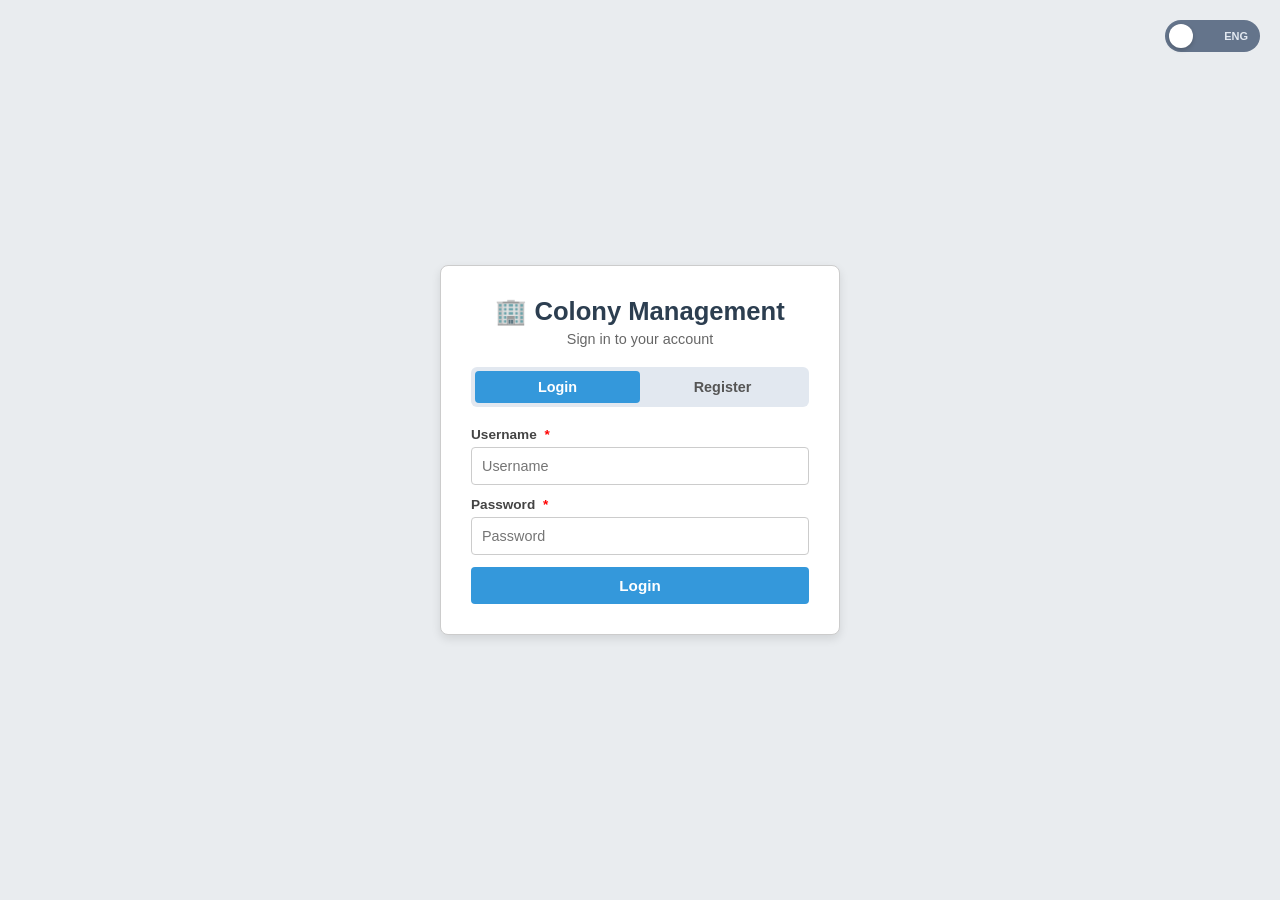
==== commit 21cc257b: "update" ====
--- a/src/main/resources/static/index.html
+++ b/src/main/resources/static/index.html
@@ -57,31 +57,40 @@
                 <button type="submit" class="btn-primary" data-i18n="BTN_LOGIN">Login</button>
             </form>
 
-            <form id="registerForm" onsubmit="handleRegister(event)" style="display:none">
-                <div class="form-group">
-                    <label for="regUsername" data-i18n="LABEL_USERNAME">Username <span class="required">*</span></label>
+            <form id="registerForm" onsubmit="handleRegister(event)" style="display:none" novalidate>
+                <div class="form-group">
+                    <label for="regUsername">
+                        <span data-i18n="LABEL_USERNAME">Username</span><span class="required">*</span>
+                    </label>
                     <input type="text" id="regUsername" class="form-input" placeholder="Username"
-                        data-i18n-placeholder="PLACEHOLDER_USERNAME" required>
-                </div>
-                <div id = "regUsernameError" class = "error-text"></div>
-                <div class="form-group">
-                    <label for="regEmail" data-i18n="LABEL_EMAIL">Email <span class="required">*</span></label>
+                           data-i18n-placeholder="PLACEHOLDER_USERNAME" required>
+                </div>
+                <div id="regUsernameError" class="error-text"></div>
+
+                <div class="form-group">
+                    <label for="regEmail">
+                        <span data-i18n="LABEL_EMAIL">Email</span><span class="required">*</span>
+                    </label>
                     <input type="email" id="regEmail" class="form-input" placeholder="Email address"
-                        data-i18n-placeholder="PLACEHOLDER_EMAIL">
-                </div>
-                <div id = "regEmailError" class = "error-text"></div>
-                <div class="form-group">
-                    <label for="regPhone" data-i18n="LABEL_PHONE">Phone Number <span class="required">*</span> </label>
+                           data-i18n-placeholder="PLACEHOLDER_EMAIL">
+                </div>
+                <div id="regEmailError" class="error-text"></div>
+                <div class="form-group">
+                    <label for="regPhone">
+                        <span data-i18n="LABEL_PHONE">Phone Number</span><span class="required">*</span>
+                    </label>
                     <input type="text" id="regPhone" class="form-input" placeholder="Phone Number"
-                        data-i18n-placeholder="PLACEHOLDER_PHONE" required>
-                </div>
-                <div id = "regPhoneError" class = "error-text"></div>
-                <div class="form-group">
-                    <label for="regPassword" data-i18n="LABEL_PASSWORD">Password <span class="required">*</span></label>
+                           data-i18n-placeholder="PLACEHOLDER_PHONE" required>
+                </div>
+                <div id="regPhoneError" class="error-text"></div>
+                <div class="form-group">
+                    <label for="regPassword">
+                        <span data-i18n="LABEL_PASSWORD">Password</span><span class="required">*</span>
+                    </label>
                     <input type="password" id="regPassword" class="form-input" placeholder="Password"
-                        data-i18n-placeholder="PLACEHOLDER_PASSWORD" required>
-                </div>
-                <div id = "regPasswordError" class = "error-text"></div>
+                           data-i18n-placeholder="PLACEHOLDER_PASSWORD" required>
+                </div>
+                <div id="regPasswordError" class="error-text"></div>
                 <button type="submit" class="btn-primary" data-i18n="BTN_REGISTER">Register</button>
             </form>
         </div>
@@ -323,26 +332,27 @@
                             </div>
                         </form>
                     </div>
-
                     <div class="section-title" style="font-size:1.1rem; margin-top:20px" data-i18n="BUILDINGS_LABEL">
-                        Buildings:</div>
+                        Buildings:
+                    </div>
                     <div id="buildingListGrid" class="building-grid"></div>
 
+                    <div id="buildingPagination" class="pagination-container" style="margin-top: 15px;"></div>
+
                     <div style="margin-top:32px">
-                        <div
-                            style="display:flex; justify-content:space-between; align-items:center; margin-bottom:15px">
+                        <div style="display:flex; justify-content:space-between; align-items:center; margin-bottom:15px">
                             <div id="selectedBuildingTitle" class="section-title"
-                                style="font-size:1.2rem; color:var(--accent-blue); margin:0">🏢 <span
+                                 style="font-size:1.2rem; color:var(--accent-blue); margin:0">🏢 <span
                                     data-i18n="BUILDING_LAYOUT">Floor Layout</span></div>
                             <button id="closeFloorLayoutBtn" onclick="closeFloorLayout()"
-                                style="display:none; background:#e2e8f0; color:#475569; border:none; padding:6px 12px; border-radius:4px; font-weight:600; font-size:0.85rem; cursor:pointer"
-                                data-i18n="BUILDING_CLOSE">✖ Close Building</button>
+                                    style="display:none; background:#e2e8f0; color:#475569; border:none; padding:6px 12px; border-radius:4px; font-weight:600; font-size:0.85rem; cursor:pointer"
+                                    data-i18n="BUILDING_CLOSE">✖ Close Building</button>
                         </div>
                         <div id="floorLayoutContainer" class="floor-container">
-                            <p style="color:var(--text-secondary)" data-i18n="SELECT_BUILDING">Select a building to view
-                                layout.</p>
-                        </div>
-                    </div>
+                            <p style="color:var(--text-secondary)" data-i18n="SELECT_BUILDING">Select a building to view layout.</p>
+                        </div>
+                    </div>
+
                 </div>
 
                 <div id="sec-users" style="display:none">
--- a/src/main/resources/static/css/style.css
+++ b/src/main/resources/static/css/style.css
@@ -1002,18 +1002,19 @@
     font-family: 'Segoe UI', 'Noto Sans Bengali', 'Hind Siliguri', Arial, sans-serif;
 }
 .form-group {
-    margin-bottom: 15px;
-}
-
+    margin-bottom: 5px;
+}
 .error-text {
     color: #ff0000;
     font-size: 14px;
-    margin-top: 5px;
+    font-family: Arial, sans-serif;
+    font-weight: normal;
+    margin-top: 6px;
+    margin-bottom: 12px;
     display: block;
-    min-height: 18px;
 }
 .required {
-    color: #ff0000;
-    margin-left: 2px;
-    font-weight: bold;
-}
+    color: #ff0000 !important;
+    margin-left: 4px;
+    font-weight: bold;
+}
